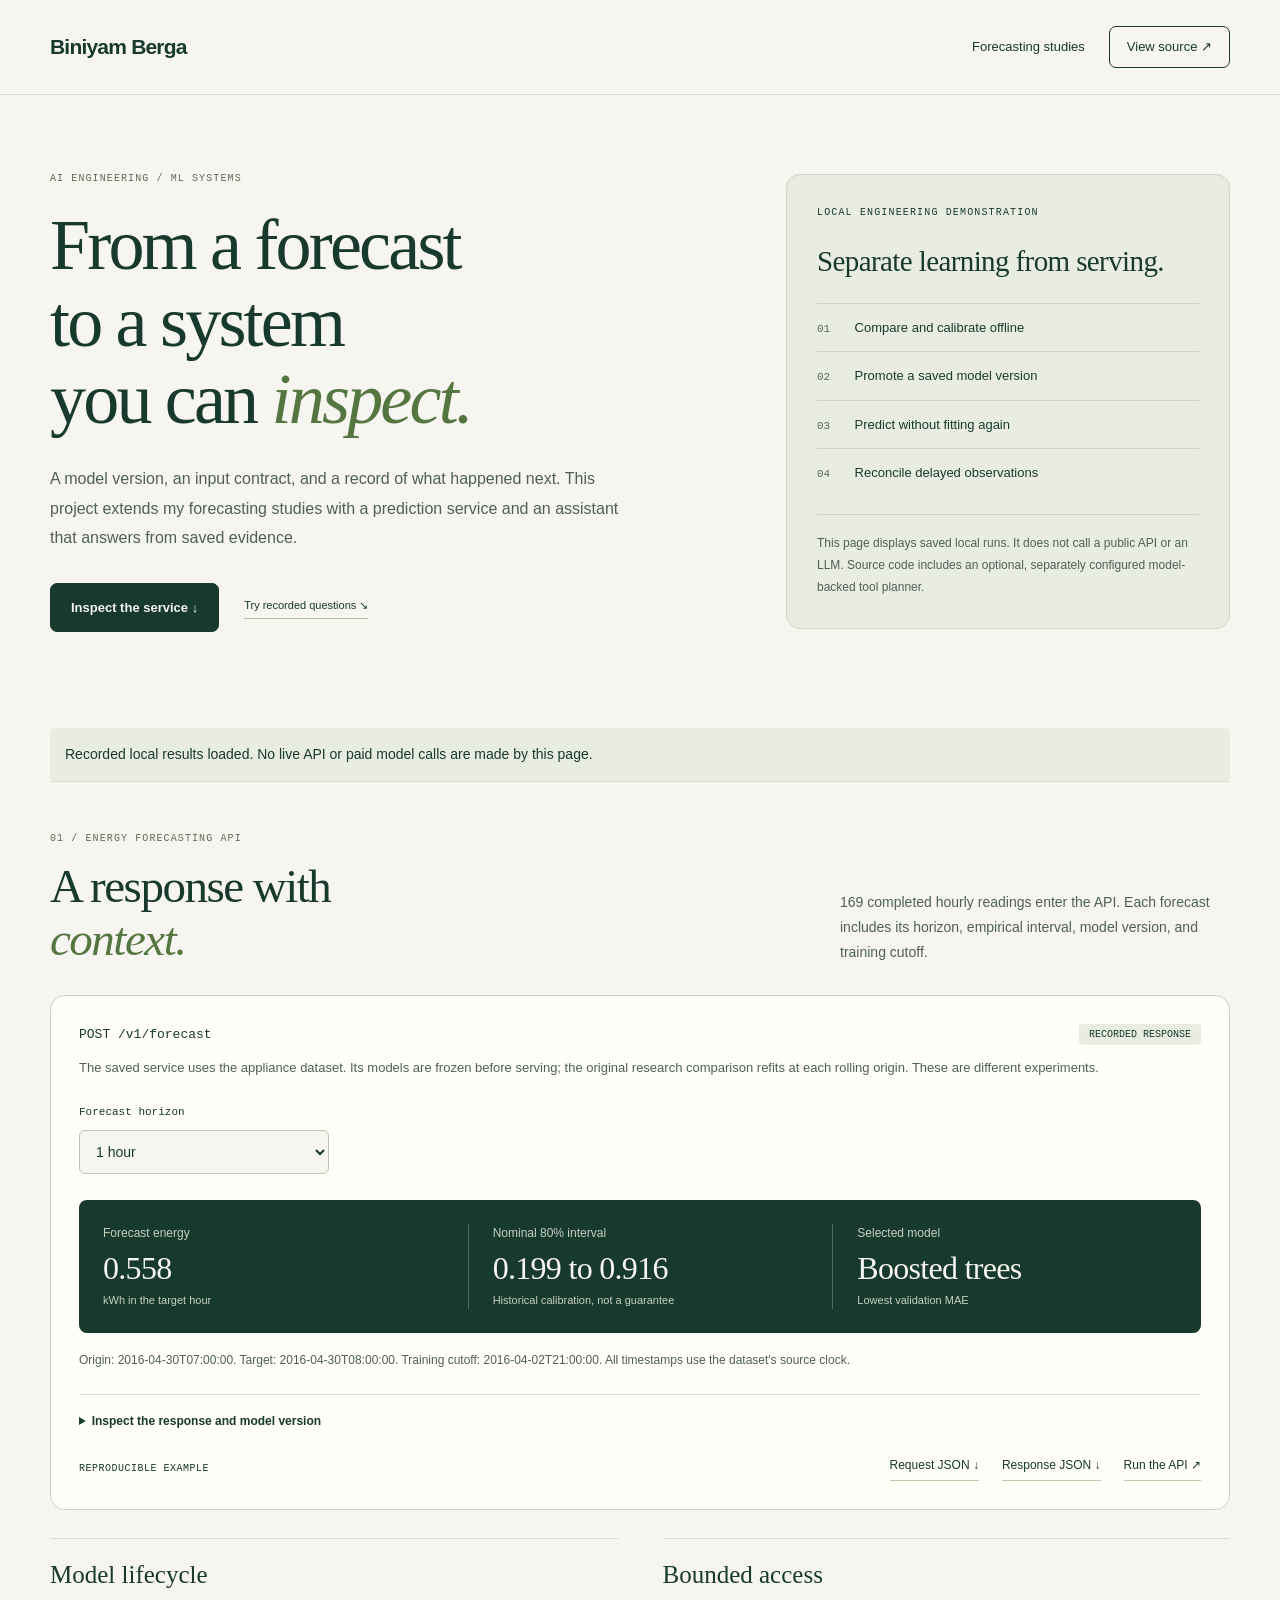
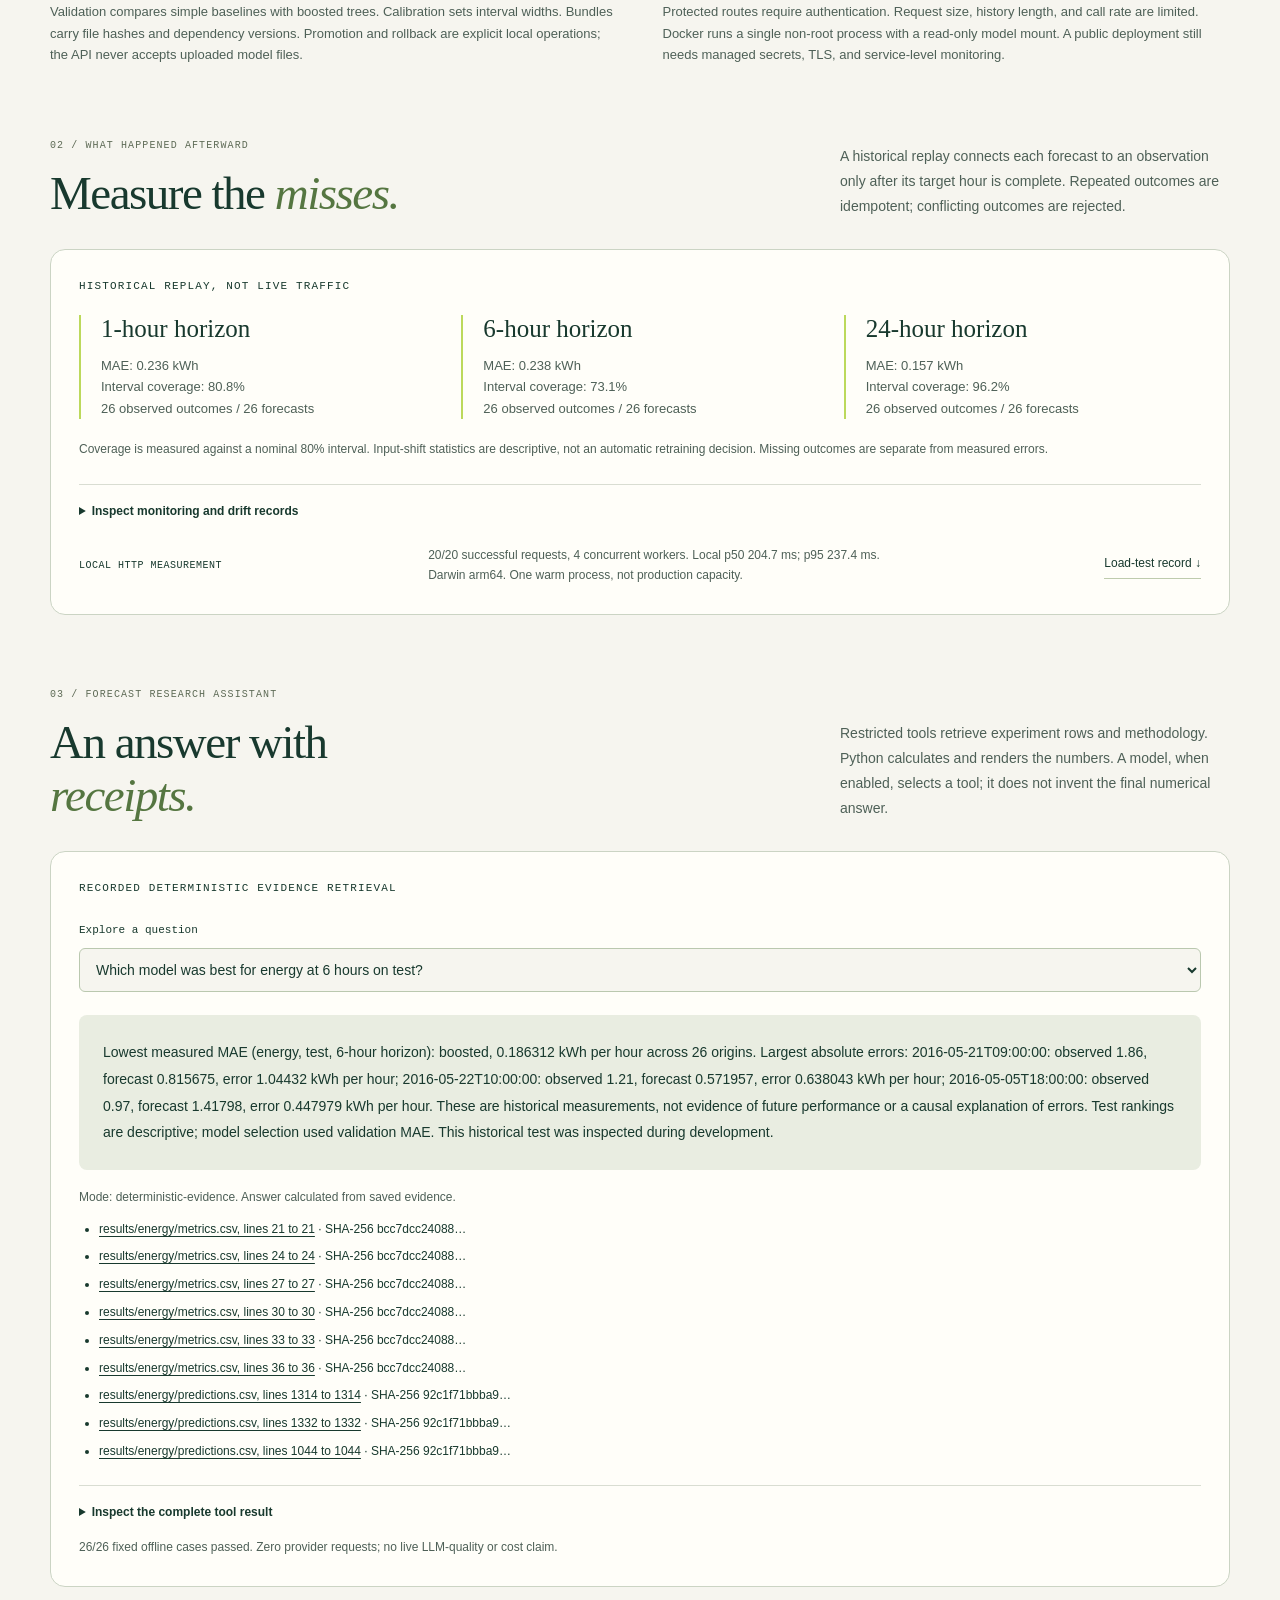
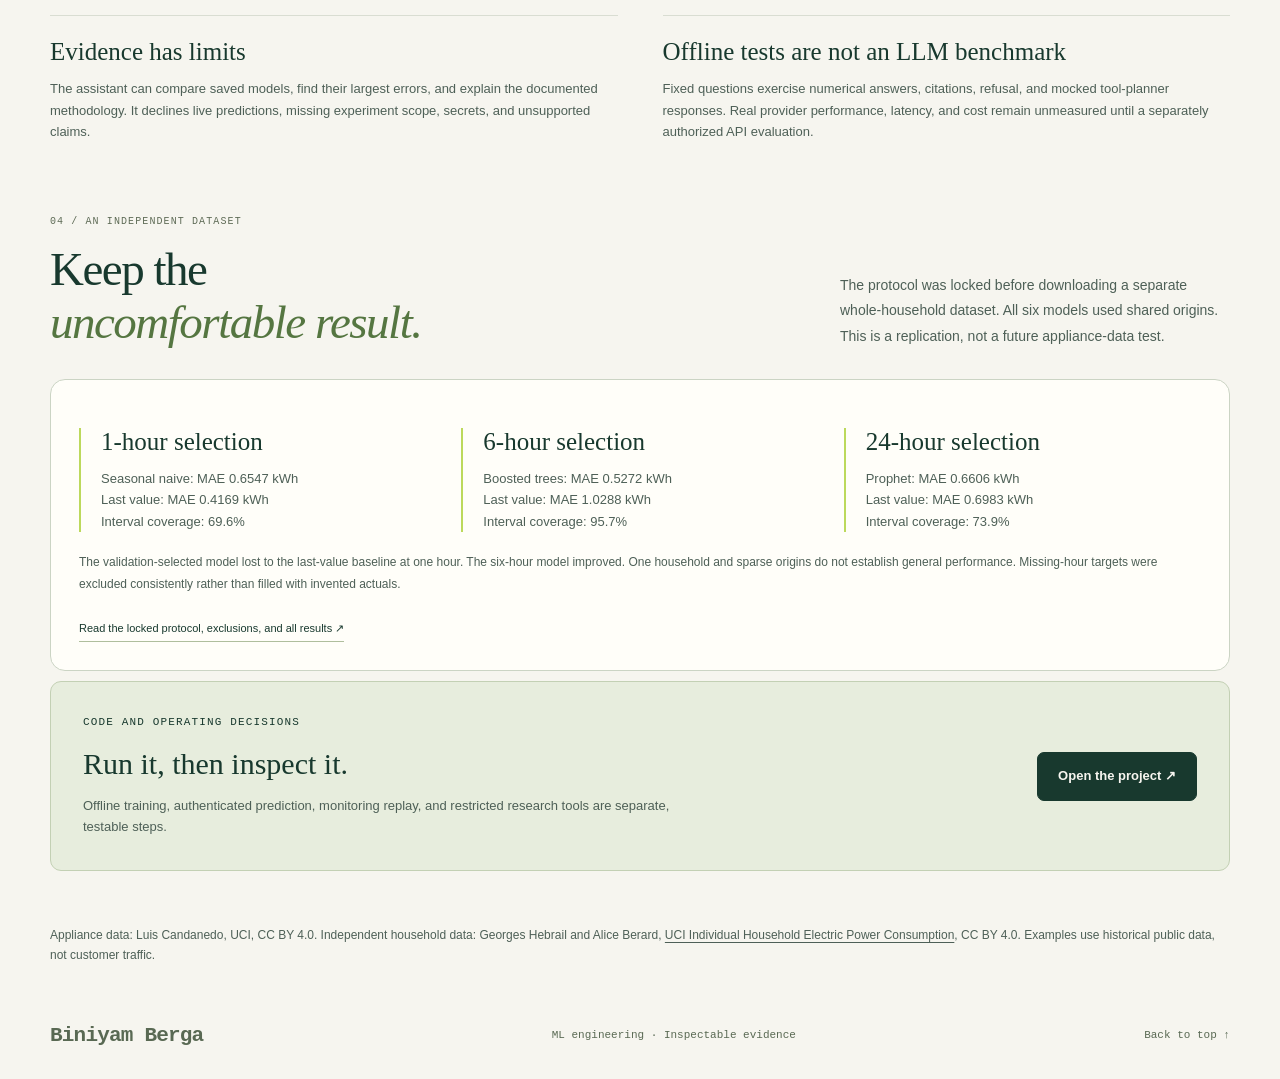
==== engineering/index.html @ 8192f2fa "Showcase forecasting service and cited research examples" ====
<!doctype html>
<html lang="en">
<head>
  <meta charset="utf-8">
  <meta name="viewport" content="width=device-width, initial-scale=1">
  <meta name="theme-color" content="#18392e">
  <meta name="description" content="Biniyam Berga's forecasting API, model monitoring, and evidence-grounded research assistant. Inspect recorded examples, evaluation results, and reproducible source code.">
  <link rel="canonical" href="https://biniyam44.github.io/engineering/">
  <link rel="icon" href="../assets/favicon.svg" type="image/svg+xml">
  <title>ML systems and evidence | Biniyam Berga</title>
  <link rel="stylesheet" href="../styles.css">
  <link rel="stylesheet" href="../forecasting/forecasting.css">
  <link rel="stylesheet" href="engineering.css">
  <script src="engineering.js" defer></script>
</head>
<body class="forecast-page engineering-page">
  <a class="skip-link" href="#main">Skip to content</a>
  <header class="site-header"><nav class="nav-shell container forecast-nav" aria-label="Main navigation">
    <a class="wordmark" href="../">Biniyam Berga</a>
    <a class="forecast-back" href="../forecasting/">Forecasting studies</a>
    <a class="header-cta" href="https://github.com/biniyam44/Data-Science-Portfolio-">View source ↗</a>
  </nav></header>
  <main id="main">
    <section class="forecast-hero container">
      <div><p class="section-index">AI ENGINEERING / ML SYSTEMS</p><h1>From a forecast<br>to a system<br>you can <em>inspect.</em></h1>
      <p class="forecast-lead">A model version, an input contract, and a record of what happened next. This project extends my forecasting studies with a prediction service and an assistant that answers from saved evidence.</p>
      <div class="forecast-hero-links"><a class="button primary" href="#service">Inspect the service ↓</a><a class="text-link" href="#analyst">Try recorded questions ↘</a></div></div>
      <aside class="project-note"><p class="eyebrow">LOCAL ENGINEERING DEMONSTRATION</p><h2>Separate learning from serving.</h2>
      <ol class="system-steps"><li><span>01</span> Compare and calibrate offline</li><li><span>02</span> Promote a saved model version</li><li><span>03</span> Predict without fitting again</li><li><span>04</span> Reconcile delayed observations</li></ol>
      <p class="project-note-foot">This page displays saved local runs. It does not call a public API or an LLM. Source code includes an optional, separately configured model-backed tool planner.</p></aside>
    </section>

    <p class="container data-status" id="page-status" role="status" aria-live="polite">Loading the recorded engineering results.</p>

    <section class="container explorer-section" id="service" aria-labelledby="service-title">
      <div class="forecast-section-heading"><div><p class="section-index">01 / ENERGY FORECASTING API</p><h2 id="service-title">A response with<br><em>context.</em></h2></div><p>169 completed hourly readings enter the API. Each forecast includes its horizon, empirical interval, model version, and training cutoff.</p></div>
      <div class="explorer-panel">
        <div class="evidence-heading"><span class="endpoint">POST /v1/forecast</span><span class="recorded-label">RECORDED RESPONSE</span></div>
        <p class="dataset-description">The saved service uses the appliance dataset. Its models are frozen before serving; the original research comparison refits at each rolling origin. These are different experiments.</p>
        <label class="horizon-control" for="service-horizon">Forecast horizon<select id="service-horizon" disabled><option>Loading</option></select></label>
        <div class="result-metrics" aria-live="polite"><div><span>Forecast energy</span><strong id="forecast-value">Unavailable</strong><small>kWh in the target hour</small></div><div><span>Nominal 80% interval</span><strong id="forecast-interval">Unavailable</strong><small>Historical calibration, not a guarantee</small></div><div><span>Selected model</span><strong id="forecast-model">Unavailable</strong><small>Lowest validation MAE</small></div></div>
        <p class="record-details" id="forecast-context"></p>
        <details class="metadata-details"><summary>Inspect the response and model version</summary><pre id="forecast-json"></pre></details>
        <div class="download-bar"><span>REPRODUCIBLE EXAMPLE</span><div><a href="data/service-request.json" download>Request JSON ↓</a><a href="data/service-response.json" download>Response JSON ↓</a><a href="https://github.com/biniyam44/Data-Science-Portfolio-/blob/main/docs/deployment.md">Run the API ↗</a></div></div>
      </div>
      <div class="engineering-notes"><article><h3>Model lifecycle</h3><p>Validation compares simple baselines with boosted trees. Calibration sets interval widths. Bundles carry file hashes and dependency versions. Promotion and rollback are explicit local operations; the API never accepts uploaded model files.</p></article><article><h3>Bounded access</h3><p>Protected routes require authentication. Request size, history length, and call rate are limited. Docker runs a single non-root process with a read-only model mount. A public deployment still needs managed secrets, TLS, and service-level monitoring.</p></article></div>
    </section>

    <section class="container engineering-section" id="monitoring" aria-labelledby="monitor-title">
      <div class="forecast-section-heading"><div><p class="section-index">02 / WHAT HAPPENED AFTERWARD</p><h2 id="monitor-title">Measure the <em>misses.</em></h2></div><p>A historical replay connects each forecast to an observation only after its target hour is complete. Repeated outcomes are idempotent; conflicting outcomes are rejected.</p></div>
      <div class="explorer-panel"><p class="eyebrow">HISTORICAL REPLAY, NOT LIVE TRAFFIC</p><div id="monitor-summary" class="monitor-summary"></div><p class="metric-explanation">Coverage is measured against a nominal 80% interval. Input-shift statistics are descriptive, not an automatic retraining decision. Missing outcomes are separate from measured errors.</p><details class="metadata-details"><summary>Inspect monitoring and drift records</summary><pre id="monitor-json"></pre></details><div class="download-bar"><span>LOCAL HTTP MEASUREMENT</span><p id="load-summary">Load-test results unavailable.</p><a href="data/load-test.json" download>Load-test record ↓</a></div></div>
    </section>

    <section class="container engineering-section" id="analyst" aria-labelledby="analyst-title">
      <div class="forecast-section-heading"><div><p class="section-index">03 / FORECAST RESEARCH ASSISTANT</p><h2 id="analyst-title">An answer with<br><em>receipts.</em></h2></div><p>Restricted tools retrieve experiment rows and methodology. Python calculates and renders the numbers. A model, when enabled, selects a tool; it does not invent the final numerical answer.</p></div>
      <div class="explorer-panel"><p class="eyebrow">RECORDED DETERMINISTIC EVIDENCE RETRIEVAL</p><label class="question-control" for="analyst-question">Explore a question<select id="analyst-question" disabled><option>Loading questions</option></select></label><div class="answer-panel" aria-live="polite"><p id="analyst-answer"></p></div><p class="record-details" id="analyst-trace"></p><ul class="citation-list" id="analyst-citations"></ul><details class="metadata-details"><summary>Inspect the complete tool result</summary><pre id="analyst-json"></pre></details><p class="metric-explanation" id="analyst-evaluation"></p></div>
      <div class="engineering-notes"><article><h3>Evidence has limits</h3><p>The assistant can compare saved models, find their largest errors, and explain the documented methodology. It declines live predictions, missing experiment scope, secrets, and unsupported claims.</p></article><article><h3>Offline tests are not an LLM benchmark</h3><p>Fixed questions exercise numerical answers, citations, refusal, and mocked tool-planner responses. Real provider performance, latency, and cost remain unmeasured until a separately authorized API evaluation.</p></article></div>
    </section>

    <section class="container engineering-section" id="replication" aria-labelledby="replication-title"><div class="forecast-section-heading"><div><p class="section-index">04 / AN INDEPENDENT DATASET</p><h2 id="replication-title">Keep the<br><em>uncomfortable result.</em></h2></div><p>The protocol was locked before downloading a separate whole-household dataset. All six models used shared origins. This is a replication, not a future appliance-data test.</p></div><div class="explorer-panel"><div id="holdout-summary" class="monitor-summary"></div><p class="metric-explanation">The validation-selected model lost to the last-value baseline at one hour. The six-hour model improved. One household and sparse origins do not establish general performance. Missing-hour targets were excluded consistently rather than filled with invented actuals.</p><a class="text-link" href="https://github.com/biniyam44/Data-Science-Portfolio-/blob/main/docs/holdout.md">Read the locked protocol, exclusions, and all results ↗</a></div></section>
    <noscript><p class="container no-script">JavaScript is needed to explore the recorded examples. All results and commands are available in the source repository.</p></noscript>
    <section class="forecast-next container"><div><p class="eyebrow">CODE AND OPERATING DECISIONS</p><h2>Run it, then inspect it.</h2><p>Offline training, authenticated prediction, monitoring replay, and restricted research tools are separate, testable steps.</p></div><a class="button primary" href="https://github.com/biniyam44/Data-Science-Portfolio-">Open the project ↗</a></section>
    <p class="container data-attribution">Appliance data: Luis Candanedo, UCI, CC BY 4.0. Independent household data: Georges Hebrail and Alice Berard, <a href="https://doi.org/10.24432/C58K54">UCI Individual Household Electric Power Consumption</a>, CC BY 4.0. Examples use historical public data, not customer traffic.</p>
  </main>
  <footer class="site-footer container"><div class="footer-inner"><a class="wordmark" href="../">Biniyam Berga</a><p>ML engineering · Inspectable evidence</p><a class="back-top" href="#">Back to top ↑</a></div></footer>
</body>
</html>
---- styles.css ----
@charset "UTF-8";

:root {
  --paper: #f6f5ef;
  --white: #fffef9;
  --ink: #18392e;
  --body: #4e6057;
  --muted: #596953;
  --line: #d9ddd2;
  --lime: #d5ef75;
  --lime-dark: #bcd95c;
  --wash: #e9ede1;
  --sans: -apple-system, BlinkMacSystemFont, "Segoe UI", sans-serif;
  --serif: Georgia, "Times New Roman", serif;
  --mono: "SFMono-Regular", Consolas, "Liberation Mono", monospace;
  --radius: 18px;
}

*, *::before, *::after { box-sizing: border-box; }
html { scroll-behavior: smooth; scroll-padding-top: 100px; }
body { margin: 0; color: var(--ink); background: var(--paper); font: 16px/1.65 var(--sans); -webkit-font-smoothing: antialiased; }
body:has(dialog[open]) { overflow: hidden; }
button, input, textarea, select { font: inherit; }
button, a, input { -webkit-tap-highlight-color: transparent; }
button { color: inherit; }
button, summary { cursor: pointer; }
a { color: inherit; text-decoration: none; }
img, svg { max-width: 100%; }
img { display: block; height: auto; }
svg { vertical-align: middle; }
p, h1, h2, h3, h4 { margin: 0; }
button { border-radius: 0; }
button:disabled { cursor: not-allowed; opacity: .6; }
[hidden] { display: none !important; }
::selection { color: var(--ink); background: var(--lime); }
:focus-visible { outline: 3px solid #587d20; outline-offset: 5px; }
.container { width: min(1180px, calc(100% - 80px)); margin-inline: auto; }
.sr-only { position: absolute; width: 1px; height: 1px; padding: 0; margin: -1px; overflow: hidden; clip-path: inset(50%); white-space: nowrap; border: 0; }
.skip-link { position: fixed; top: 12px; left: 20px; z-index: 100; padding: 10px 18px; color: var(--ink); background: var(--lime); transform: translateY(-150%); border-radius: 6px; }
.skip-link:focus { transform: translateY(0); }

.site-header { position: relative; z-index: 20; border-bottom: 1px solid var(--line); }
.nav-shell { min-height: 94px; display: flex; align-items: center; justify-content: space-between; gap: 32px; }
.wordmark { font-size: 21px; font-weight: 720; letter-spacing: -.8px; white-space: nowrap; }
.wordmark span { color: #71854b; }
.wordmark small { font: 11px var(--mono); letter-spacing: 0; margin-left: 7px; }
.nav-links { display: flex; gap: 30px; align-items: center; margin-left: auto; }
.nav-links a { position: relative; font-size: 13px; font-weight: 500; padding: 8px 0; }
.nav-links a::after { position: absolute; right: 0; bottom: 3px; left: 0; height: 1px; background: currentColor; content: ""; transform: scaleX(0); transform-origin: left; transition: transform .18s ease; }
.nav-links a:hover::after, .nav-links a:focus-visible::after { transform: scaleX(1); }
.header-cta { display: inline-flex; align-items: center; justify-content: center; gap: 20px; min-height: 42px; padding: 8px 17px; font-size: 13px; border: 1px solid var(--ink); border-radius: 7px; transition: background .18s ease; }
.header-cta:hover { background: var(--wash); }
.nav-toggle { display: none; border: 1px solid var(--line); background: none; border-radius: 6px; padding: 7px 11px; font-size: 13px; }

.hero { padding-top: 76px; display: grid; grid-template-columns: 1.35fr 1fr; gap: 0 76px; align-items: center; }
.hero-main { min-width: 0; }
.eyebrow { display: flex; align-items: center; gap: 9px; font: 11px/1.5 var(--mono); letter-spacing: 1.15px; text-transform: uppercase; }
.eyebrow-dot, .live-dot { width: 6px; height: 6px; flex: 0 0 6px; border-radius: 50%; background: #6f9235; }
.hero-role { margin-top: 8px; color: var(--body); font-size: 14px; line-height: 1.5; }
.hero h1 { margin-top: 24px; font: 400 clamp(64px, 6.7vw, 88px)/1.04 var(--serif); letter-spacing: -4.3px; }
.hero h1 span { display: block; }
.hero h1 em { font-weight: 400; color: #557641; }
.hero-description { max-width: 480px; margin-top: 26px; color: var(--body); font-size: 16px; line-height: 1.8; }
.hero-description strong { color: var(--ink); font-weight: 500; }
.hero-actions { display: flex; gap: 12px; align-items: center; flex-wrap: wrap; margin-top: 31px; }
.button { min-height: 49px; display: inline-flex; align-items: center; justify-content: center; gap: 30px; padding: 11px 20px; border: 1px solid transparent; border-radius: 7px; font-size: 13px; font-weight: 600; line-height: 1.5; transition: background .18s ease, border-color .18s ease, transform .18s ease; }
.button:hover { transform: translateY(-2px); }
.button.primary { color: var(--paper); background: var(--ink); border-color: var(--ink); }
.button.primary:hover { background: #28513f; border-color: #28513f; }
.button.secondary { background: transparent; border-color: #bec8b8; }
.button.secondary:hover { background: #e9ede1; border-color: var(--ink); }
.button.small { min-height: 41px; padding: 8px 15px; gap: 15px; font-size: 12px; }
.arrow { display: inline-block; font-size: 18px; font-weight: 400; line-height: 1; }
.hero-footer { grid-column: 1 / -1; display: flex; align-items: center; justify-content: space-between; gap: 24px; padding: 44px 0 29px; color: var(--muted); font: 10px/1.6 var(--mono); letter-spacing: .6px; text-transform: uppercase; }
.location { display: inline-flex; align-items: center; gap: 7px; }
.location svg { width: 13px; height: 13px; }
.scroll-note { display: inline-flex; align-items: center; gap: 14px; }
.scroll-note span:last-child { font-size: 15px; }

.practice-panel { align-self: stretch; min-width: 0; padding: 22px; border: 1px solid #ced5c7; border-radius: 15px; background: #eef0e8; display: flex; flex-direction: column; justify-content: space-between; }
.panel-heading { display: flex; gap: 9px; align-items: center; justify-content: space-between; font: 10px var(--mono); letter-spacing: .65px; text-transform: uppercase; }
.panel-heading > span { display: inline-flex; gap: 7px; align-items: center; }
.panel-heading > span:last-child { color: var(--muted); }
.focus-switch { display: flex; gap: 4px; margin-top: 21px; padding: 4px; border: 1px solid var(--line); background: #e3e7dc; border-radius: 7px; }
.focus-switch button { flex: 1; padding: 8px 4px; border: 0; border-radius: 4px; background: transparent; color: #59664f; font: 10px/1.5 var(--mono); transition: background .18s ease, color .18s ease; }
.focus-switch button:hover { color: var(--ink); background: #edf0e6; }
.focus-switch button[aria-pressed="true"] { background: var(--white); color: var(--ink); box-shadow: 0 1px 3px #18392e0c; }
.practice-diagram { position: relative; min-height: 185px; padding: 25px 24px 24px; display: flex; flex-direction: column; justify-content: center; align-items: center; }
.diagram-node { position: relative; width: 100%; min-height: 42px; border: 1px solid #c4cfbb; border-radius: 6px; background: var(--paper); padding: 10px 13px; display: flex; align-items: center; gap: 12px; font: 10px var(--mono); }
.diagram-node > span:first-child { color: #8b9c7e; font-size: 8px; }
.diagram-node strong { font-weight: 400; }
.diagram-node .node-mark { margin-left: auto; font-size: 14px; }
.diagram-node svg { width: 24px; height: 24px; stroke-width: 1.3; }
.diagram-node:last-child, .diagram-node.active, .diagram-node.highlight { background: var(--lime); border-color: #afc96d; }
.connector { width: 1px; height: 12px; background: #aab89f; position: relative; }
.connector span { display: none; }
.connector::after { position: absolute; bottom: 0; left: -2px; width: 5px; height: 5px; border-bottom: 1px solid #aab89f; border-right: 1px solid #aab89f; content: ""; transform: rotate(45deg); }
.focus-content { padding-top: 20px; border-top: 1px solid #d2d9ca; min-height: 148px; }
.focus-content h2, .focus-content h3 { font: 400 25px/1.2 var(--serif); letter-spacing: -.6px; }
.focus-content .eyebrow { margin: 0 0 8px; font-size: 8px; line-height: 1.4; letter-spacing: .7px; color: #59664f; }
.focus-content p { margin-top: 9px; color: #5e6b56; font-size: 12px; line-height: 1.75; }
.focus-tags { display: flex; gap: 6px; flex-wrap: wrap; margin-top: 16px; }
.tag { display: inline-flex; align-items: center; padding: 3px 7px; font: 9px/1.6 var(--mono); border: 1px solid #cbd5c2; border-radius: 4px; color: #63715c; }

.proof-strip { display: grid; grid-template-columns: repeat(3, 1fr); padding: 23px 0; border-top: 1px solid var(--line); border-bottom: 1px solid var(--line); }
.proof-item { padding: 3px 26px; border-left: 1px solid var(--line); display: flex; align-items: center; gap: 15px; }
.proof-item:first-child { border-left: 0; padding-left: 0; }
.proof-item strong { font: 400 30px/1.1 var(--serif); letter-spacing: -1px; white-space: nowrap; }
.proof-item span { font-size: 11px; line-height: 1.6; color: var(--body); }
.company-strip { display: flex; align-items: center; gap: 44px; padding: 28px 0; }
.company-label { max-width: 120px; flex-shrink: 0; color: var(--muted); font: 9px/1.7 var(--mono); letter-spacing: 1px; text-transform: uppercase; }
.company-list { display: flex; flex: 1; align-items: center; justify-content: space-between; gap: 28px; color: #5e6b56; font-size: 18px; font-weight: 650; letter-spacing: -.5px; }
.company-list span { white-space: nowrap; }
.company-list small { font: 10px var(--mono); letter-spacing: 0; }

.section { padding-block: 82px; scroll-margin-top: 30px; }
.section-heading { display: grid; grid-template-columns: 1fr auto; gap: 12px 45px; align-items: end; margin-bottom: 32px; }
.section-index { grid-column: 1 / -1; font: 10px/1.5 var(--mono); letter-spacing: 1.1px; color: #5e6b56; text-transform: uppercase; margin-bottom: 4px; }
.section-heading > div .section-index { margin-bottom: 17px; }
.section-title { font: 400 48px/1.12 var(--serif); letter-spacing: -1.9px; }
.section-title em { color: #67824d; font-weight: 400; }
.section-intro { color: var(--body); font-size: 13px; line-height: 1.8; max-width: 335px; }
.filter-bar { display: flex; align-items: center; gap: 8px; flex-wrap: wrap; margin: 30px 0 27px; }
.filter-button { display: flex; align-items: center; gap: 8px; min-height: 36px; padding: 7px 13px; border: 1px solid var(--line); border-radius: 5px; font-size: 11px; background: transparent; transition: background .18s ease, color .18s ease; }
.filter-button:hover { background: #e9ede1; }
.filter-button[aria-pressed="true"] { color: var(--paper); border-color: var(--ink); background: var(--ink); }
.filter-count { color: var(--muted); font: 9px var(--mono); }
.filter-bar > .filter-count { margin-left: auto; }
.work-grid { display: grid; grid-template-columns: repeat(2, minmax(0, 1fr)); gap: 23px; align-items: stretch; }
.work-card { min-width: 0; display: flex; flex-direction: column; overflow: hidden; border: 1px solid var(--line); border-radius: 11px; background: #fbfaf5; transition: border-color .2s ease, box-shadow .2s ease, transform .2s ease; }
.work-card:hover { border-color: #a3b392; transform: translateY(-3px); box-shadow: 0 7px 20px #18392e07; }
.card-visual { position: relative; min-height: 210px; padding: 44px 30px 30px; overflow: hidden; display: flex; align-items: center; justify-content: center; gap: 18px; border-bottom: 1px solid #d9ddd270; }
.visual-label { position: absolute; top: 16px; left: 19px; font: 9px var(--mono); letter-spacing: 1.1px; text-transform: uppercase; opacity: .65; }
.visual-eval { background: #e5ebd7; color: #3b5b31; }
.visual-agent { background: #e7e9e2; color: #526255; }
.visual-data { background: #e2e8e8; color: #395a61; }
.visual-bi { background: #ede8d8; color: #786535; }
.visual-lead { background: #e4e5dc; color: #535e48; }
.visual-model { background: #e8e1db; color: #745b4c; }
.pipeline-node { display: flex; align-items: center; justify-content: center; flex-direction: column; gap: 9px; padding: 14px 13px; min-width: 76px; min-height: 72px; border: 1px solid currentColor; border-radius: 7px; font: 9px/1.5 var(--mono); text-align: center; background: #ffffff55; }
.pipeline-node svg { width: 23px; height: 23px; }
.pipeline-node.accent, .pipeline-node.active { background: var(--lime); }
.flow-line { width: 26px; height: 1px; background: currentColor; opacity: .4; position: relative; }
.flow-line::after { content: ""; width: 6px; height: 6px; position: absolute; right: 0; top: -2.5px; border-top: 1px solid currentColor; border-right: 1px solid currentColor; transform: rotate(45deg); }
.mini-terminal { width: min(100%, 340px); padding: 15px 18px; color: #b9c8b1; background: #213c31; border: 1px solid #334c3d; border-radius: 8px; font: 10px/1.9 var(--mono); box-shadow: 6px 6px 0 #18392e0a; }
.mini-terminal div { min-height: 18px; }
.mini-terminal .terminal-top { display: flex; gap: 4px; padding-bottom: 14px; border-bottom: 1px solid #ffffff15; margin-bottom: 11px; }
.mini-terminal .terminal-top i { width: 5px; height: 5px; background: #6f8970; border-radius: 50%; }
.mini-terminal .terminal-green, .mini-terminal strong { color: var(--lime); font-weight: 400; }
.mini-terminal .terminal-muted { opacity: .55; }
.mini-terminal span { white-space: normal; }
.bar-chart { width: min(285px, 86%); height: 125px; padding-inline: 16px; display: flex; align-items: flex-end; gap: 12px; border-bottom: 1px solid #78653550; }
.bar { flex: 1; height: var(--height, 60%); min-height: 15px; background: #b6b68b; border-radius: 4px 4px 0 0; }
.bar:nth-child(2) { height: 44%; background: #c7caa1; }
.bar:nth-child(3) { height: 70%; background: #a2af7d; }
.bar:nth-child(4) { height: 61%; background: #c8cd8e; }
.bar:nth-child(5) { height: 93%; background: #7e9562; }
.matrix { display: grid; grid-template-columns: repeat(6, 22px); gap: 7px; transform: rotate(-8deg); }
.matrix-cell { height: 22px; background: #b1be9a; border: 1px solid #a0af87; border-radius: 3px; }
.matrix-cell:nth-child(3n) { background: #d5dfc1; }
.matrix-cell:nth-child(5n) { background: #7d9e5b; border-color: #7d9e5b; }
.visual-grid { display: grid; grid-template-columns: repeat(3, 52px); gap: 12px; }
.visual-grid > * { display: flex; align-items: center; justify-content: center; min-height: 47px; border: 1px solid #85977775; border-radius: 7px; background: #ffffff50; }
.visual-grid > *:nth-child(2n) { background: #cbd6b7; }
.work-card-body { display: flex; flex-direction: column; flex: 1; padding: 25px 27px 22px; }
.card-kicker { font: 9px/1.6 var(--mono); letter-spacing: 1px; text-transform: uppercase; color: #5e6b56; margin-bottom: 10px; }
.work-card h3 { font: 400 28px/1.18 var(--serif); letter-spacing: -.8px; max-width: 390px; }
.card-description { margin-top: 12px; color: var(--body); font-size: 12px; line-height: 1.8; }
.card-tags { display: flex; flex-wrap: wrap; gap: 6px; margin-top: 18px; }
.card-tags span { border: 1px solid #d8ddd0; color: #69735f; padding: 2px 7px; border-radius: 4px; font: 9px/1.7 var(--mono); }
.card-bottom { display: flex; align-items: center; justify-content: space-between; gap: 14px; padding-top: 23px; margin-top: auto; }
.card-bottom > span { font: 9px var(--mono); color: var(--muted); }
.portfolio-links { flex-wrap: wrap; }
.card-open { display: inline-flex; align-items: center; gap: 16px; border: 0; padding: 3px 0; background: transparent; font-size: 11px; font-weight: 600; }
.card-open:hover { text-decoration: underline; text-underline-offset: 4px; }
.work-card.featured, .work-card:last-child { grid-column: 1 / -1; display: grid; grid-template-columns: 1fr 1fr; }
.work-card.featured .card-visual, .work-card:last-child .card-visual { border-bottom: 0; border-right: 1px solid #d9ddd270; min-height: 300px; }
.work-card.featured .work-card-body, .work-card:last-child .work-card-body { padding: 33px 36px 28px; }
.work-card.featured h3 { font-size: 34px; }
.work-note { margin-top: 22px; font-size: 11px; color: #5e6b56; line-height: 1.75; max-width: 720px; }
.terminal-dots { display: flex; align-items: center; gap: 5px; padding-bottom: 14px; margin-bottom: 12px; border-bottom: 1px solid #ffffff18; }
.terminal-dots i { width: 5px; height: 5px; border-radius: 50%; background: #6f8970; }
.mini-terminal p span { color: var(--lime); margin-right: 8px; }
.terminal-bottom { display: flex; align-items: center; justify-content: space-between; margin-top: 15px; padding-top: 12px; border-top: 1px solid #ffffff18; font-size: 7px; letter-spacing: .7px; color: #8ea484; }
.terminal-bottom b { color: var(--lime); font-size: 14px; font-weight: 400; }
.rubric-lines { width: min(290px, 85%); }
.rubric-lines p { display: flex; align-items: center; justify-content: space-between; gap: 20px; padding: 12px 15px; margin-top: 8px; border: 1px solid #bbc9a8; border-radius: 5px; background: #f7f9f06b; font: 10px/1.5 var(--mono); }
.rubric-lines p:first-child { margin-top: 0; }
.rubric-lines b { font-weight: 400; color: #8b9f6d; font-size: 8px; }
.model-plot { width: 82%; max-height: 130px; }
.visual-footnote { position: absolute; bottom: 12px; right: 18px; font: 7px var(--mono); opacity: .6; }
.pipeline-visual { display: flex; align-items: center; justify-content: center; gap: 10px; margin-bottom: 15px; }
.pipeline-visual .flow-line { font-size: 0; }
.visual-stack { position: absolute; bottom: 22px; display: flex; gap: 17px; font: 7px var(--mono); letter-spacing: .8px; opacity: .65; }
.modality-grid { display: grid; grid-template-columns: repeat(4, 1fr); gap: 10px; }
.modality-grid > span { width: 75px; min-height: 81px; padding: 12px 5px; display: flex; flex-direction: column; align-items: center; justify-content: center; gap: 11px; border: 1px solid #c7c0a6; border-radius: 7px; font: 8px var(--mono); background: #fffdf640; }
.modality-grid b { font: 400 24px var(--sans); color: #8c8658; }
.team-visual { display: flex; align-items: center; justify-content: center; flex-direction: column; gap: 25px; }
.team-visual > span { display: grid; place-items: center; width: 48px; height: 48px; border: 1px solid #90a477; border-radius: 50%; background: #cfdeb5; font: 11px var(--mono); position: relative; }
.team-visual > span::after { content: ""; position: absolute; bottom: -16px; height: 15px; width: 1px; background: #9eaf8b; }
.team-visual > div { position: relative; display: flex; gap: 9px; padding-top: 13px; }
.team-visual > div::before { content: ""; position: absolute; top: 0; right: 14px; left: 14px; height: 1px; background: #9eaf8b; }
.team-visual i { position: relative; width: 27px; height: 27px; border: 1px solid #a9b79a; border-radius: 50%; background: #f5f5ec; }
.team-visual i::before { content: ""; position: absolute; width: 1px; height: 13px; background: #a9b79a; top: -14px; left: 12px; }

.method-section { margin-top: 18px; padding-block: 76px; color: var(--paper); background: var(--ink); }
.method-section .section-index { color: #a8b89b; }
.method-section .section-title { max-width: 440px; }
.method-section .section-title em { color: var(--lime); }
.method-layout { display: grid; grid-template-columns: 1fr 1fr; gap: 90px; align-items: start; }
.method-copy > p { max-width: 405px; margin-top: 21px; color: #b9c6b5; font-size: 13px; line-height: 1.85; }
.method-steps { margin-top: 33px; }
.method-step { display: flex; gap: 17px; padding: 18px 0; border-top: 1px solid #ffffff24; }
.step-number { flex: 0 0 25px; padding-top: 2px; color: var(--lime); font: 10px var(--mono); }
.step-content h3 { font-size: 13px; font-weight: 550; }
.step-content p { margin-top: 5px; color: #a6b7a0; font-size: 12px; line-height: 1.75; }
.demo { align-self: center; padding: 27px; border: 1px solid #53694c; border-radius: 12px; background: #214233; }
.demo-topline { display: flex; align-items: center; justify-content: space-between; gap: 12px; color: #becbb3; font: 9px/1.6 var(--mono); letter-spacing: .7px; text-transform: uppercase; }
.demo-topline span:last-child { color: var(--lime); }
.demo-topline .demo-label { margin-top: 0; }
.demo > h3 { margin-top: 23px; font: 400 25px/1.3 var(--serif); letter-spacing: -.4px; }
.demo > p:not([class]) { color: #b8c8b0; font-size: 12px; line-height: 1.8; margin-top: 16px; }
.demo-label { margin-top: 28px; color: #a4b89d; font: 9px/1.6 var(--mono); letter-spacing: .7px; text-transform: uppercase; }
.demo-sample { margin-top: 10px; padding: 18px; border: 1px solid #4c6544; border-radius: 7px; background: #1b372a; font: 11px/1.8 var(--mono); color: #e2e8d8; overflow-wrap: anywhere; }
.demo-sample p + p { margin-top: 12px; }
.demo-controls { margin: 24px 0 0; padding: 0; border: 0; display: flex; flex-direction: column; gap: 13px; }
.demo-controls label { display: flex; align-items: flex-start; gap: 11px; color: #c2cdb9; font-size: 12px; cursor: pointer; }
.demo-controls label span { display: inline-flex; align-items: center; gap: 9px; }
.demo-controls input[type="checkbox"] { width: 16px; height: 16px; flex: 0 0 16px; margin: 3px 0 0; accent-color: var(--lime); cursor: pointer; }
.demo-controls input[type="range"] { width: 100%; accent-color: var(--lime); }
.demo-controls output { font: 11px var(--mono); color: var(--lime); }
.demo-controls :focus-visible, .method-section button:focus-visible { outline-color: var(--lime); }
.demo-result { display: flex; align-items: center; justify-content: space-between; flex-wrap: wrap; gap: 12px; padding: 15px 16px; margin-top: 25px; border-radius: 6px; border: 1px solid #6a8158; font: 11px/1.6 var(--mono); background: #314c36; }
.demo-result[data-state="pass"] { background: var(--lime); border-color: var(--lime); color: var(--ink); }
.demo-result[data-state="fail"] { color: #f0c7b5; background: #594439; border-color: #9c7862; }
.demo-result[data-state="review"] { color: #e4dda2; background: #4c5036; border-color: #85865c; }
.demo-result p { font-family: var(--sans); font-size: 11px; }
.demo-explainer { margin-top: 14px; color: #a4b69b; font-size: 11px; line-height: 1.7; }

.experience-layout { display: grid; grid-template-columns: .8fr 1.4fr; gap: 90px; }
.experience-sidebar .section-title { max-width: 260px; }
.experience-sidebar .section-intro { margin-top: 20px; max-width: 255px; }
.experience-sidebar > p:not(.section-index) { max-width: 280px; margin-top: 20px; color: var(--body); font-size: 13px; line-height: 1.85; }
.text-link { display: inline-flex; gap: 20px; margin-top: 24px; padding-bottom: 4px; border-bottom: 1px solid #afbe9d; font-size: 11px; }
.text-link:hover { border-color: var(--ink); }
.experience-sidebar .section-index { margin-bottom: 15px; }
.experience-list { border-top: 1px solid #cdd5c4; }
.experience-item { border-bottom: 1px solid #cdd5c4; }
.experience-item summary { position: relative; display: grid; grid-template-columns: 1fr auto; gap: 6px 20px; padding: 24px 35px 23px 0; list-style: none; }
.experience-item summary::-webkit-details-marker { display: none; }
.experience-item summary::marker { content: ""; }
.experience-dates { grid-column: 1 / -1; color: var(--muted); font: 9px/1.6 var(--mono); letter-spacing: .3px; }
.experience-company { font: 400 27px/1.3 var(--serif); letter-spacing: -.5px; }
.experience-role { grid-column: 1; color: var(--body); font-size: 12px; line-height: 1.7; }
.experience-highlight { margin-top: 8px; max-width: 470px; color: var(--body); font-size: 14px; line-height: 1.7; }
.experience-toggle { position: absolute; top: 39px; right: 1px; font: 400 22px/1 var(--sans); transition: transform .2s ease; }
.experience-item[open] .experience-toggle { transform: rotate(45deg); }
.experience-body { padding: 0 28px 25px 0; color: var(--body); font-size: 12px; line-height: 1.85; }
.experience-body p + p { margin-top: 12px; }
.experience-body ul { margin: 12px 0 0; padding-left: 17px; }
.experience-body li + li { margin-top: 6px; }
.experience-tags { display: flex; flex-wrap: wrap; gap: 6px; margin-top: 17px; }
.experience-tags span { border: 1px solid var(--line); border-radius: 4px; padding: 3px 7px; font: 9px/1.6 var(--mono); color: #5e6b56; }
.education-grid { display: grid; grid-template-columns: repeat(2, minmax(0, 1fr)); gap: 22px; }
.education-card { padding: 26px; border: 1px solid var(--line); border-radius: 9px; background: #fbfaf5; }
.education-year { color: #5e6b56; font: 10px/1.6 var(--mono); margin-bottom: 17px; }
.education-card h3 { max-width: 390px; font: 400 25px/1.3 var(--serif); letter-spacing: -.5px; }
.education-card p { color: var(--body); font-size: 12px; line-height: 1.8; margin-top: 10px; }
.education-card p + h3 { margin-top: 20px; }
.education-card small { color: var(--muted); font-size: 11px; }
.education-card > span:last-child { display: block; margin-top: 19px; color: var(--muted); font-size: 11px; }
.credential-list { display: flex; flex-wrap: wrap; gap: 10px 24px; padding: 23px 0; color: #5e6b56; font: 10px/1.8 var(--mono); }
.credential-list span::before { content: "+"; margin-right: 8px; color: #8a9d6a; }
.credential-list > p { flex-basis: 100%; padding-bottom: 3px; }
.skills-section { padding-top: 0; }
.skills-section > h3 { font: 400 25px/1.3 var(--serif); margin: 30px 0 22px; letter-spacing: -.5px; }
.skill-groups { display: grid; grid-template-columns: repeat(3, minmax(0, 1fr)); gap: 30px; border-top: 1px solid var(--line); padding-top: 25px; }
.skill-group h3, .skill-group h4 { font-size: 12px; font-weight: 600; margin: 0 0 15px; }
.skill-list { display: flex; flex-wrap: wrap; gap: 7px; }
.skill-list span { border: 1px solid #d9dece; border-radius: 4px; padding: 4px 8px; color: var(--body); font: 10px/1.6 var(--mono); }

.contact-section { border-top: 1px solid #cad6b3; border-bottom: 1px solid #cad6b3; background: #e7edda; padding-block: 64px; }
.contact-layout { display: grid; grid-template-columns: 1.25fr 1fr; align-items: center; gap: 65px; }
.contact h2, .contact-section h2 { font: 400 54px/1.1 var(--serif); letter-spacing: -2px; max-width: 560px; }
.contact h2 em, .contact-section h2 em { color: #668348; font-weight: 400; }
.contact-section .section-index { margin-bottom: 16px; }
.contact-section p { font-size: 13px; color: var(--body); margin-top: 15px; max-width: 420px; }
.contact-actions { display: flex; flex-wrap: wrap; gap: 12px; margin-top: 24px; }
.contact-layout > .contact-actions { align-items: flex-start; }
.contact-layout > .contact-actions .contact-address { flex-basis: 100%; margin-top: 0; font-size: 17px; letter-spacing: -.7px; }
.contact-layout > .contact-actions .social-links { flex-basis: 100%; margin-top: 10px; }
.contact-layout > .contact-actions .contact-location { flex-basis: 100%; margin: 4px 0 0; font: 10px/1.7 var(--mono); color: #59664f; }
.contact-address { display: block; margin-top: 17px; color: #526a42; font: 11px/1.8 var(--mono); overflow-wrap: anywhere; }
.contact-address:hover { text-decoration: underline; text-underline-offset: 4px; }
.social-links { display: flex; align-items: center; flex-wrap: wrap; gap: 23px; margin-top: 21px; }
.social-links a { font-size: 12px; display: inline-flex; gap: 9px; align-items: center; }
.social-links a:hover { text-decoration: underline; text-underline-offset: 4px; }
.site-footer { padding-block: 24px; color: #596953; }
.footer-inner { display: flex; align-items: center; justify-content: space-between; gap: 20px; font: 11px/1.8 var(--mono); }
.footer-inner p { margin: 0; }
.back-top { display: inline-flex; gap: 12px; align-items: center; }
.back-top:hover { color: var(--ink); }

.case-dialog { width: min(720px, calc(100% - 36px)); max-height: min(85vh, 900px); padding: 0; border: 1px solid #c3ceba; border-radius: 13px; color: var(--ink); background: var(--paper); box-shadow: 0 30px 100px #112c2450; }
.case-dialog::backdrop { background: #142f27b0; backdrop-filter: blur(3px); }
.dialog-header { display: flex; align-items: center; justify-content: space-between; gap: 20px; position: sticky; top: 0; padding: 15px 24px; background: var(--paper); border-bottom: 1px solid var(--line); z-index: 1; font: 10px/1.6 var(--mono); text-transform: uppercase; letter-spacing: .7px; }
.dialog-close { width: 32px; height: 32px; flex-shrink: 0; border: 1px solid var(--line); border-radius: 50%; display: grid; place-items: center; background: transparent; font-size: 21px; line-height: 1; }
.dialog-close:hover { background: var(--wash); }
.dialog-content { padding: 34px 37px 38px; }
.dialog-kicker { margin-bottom: 12px; color: #5e6b56; font: 10px/1.6 var(--mono); text-transform: uppercase; letter-spacing: .7px; }
.dialog-title { font: 400 40px/1.15 var(--serif); letter-spacing: -1.3px; }
.dialog-lead { margin-top: 17px; color: var(--body); font-size: 15px; line-height: 1.8; }
.case-section { margin-top: 28px; padding-top: 23px; border-top: 1px solid var(--line); }
.case-section h3 { margin-bottom: 11px; font-size: 12px; font-weight: 650; }
.case-section p, .case-section li { color: var(--body); font-size: 13px; line-height: 1.85; }
.case-section ul { margin: 8px 0 0; padding-left: 18px; }
.case-section li + li { margin-top: 6px; }
.case-section a { text-decoration: underline; text-underline-offset: 3px; }
.case-notes { margin-top: 26px; padding: 14px 16px; border-left: 2px solid #aabf81; background: #e9edde; color: #59664f; font-size: 11px; line-height: 1.8; }
.dialog-stack { display: flex; flex-wrap: wrap; gap: 6px; margin-top: 18px; }
.dialog-stack span { border: 1px solid var(--line); padding: 3px 7px; border-radius: 4px; font: 10px/1.6 var(--mono); }
#toast { position: fixed; bottom: 25px; left: 50%; transform: translateX(-50%); width: max-content; max-width: calc(100% - 32px); padding: 12px 20px; border: 1px solid #557041; border-radius: 7px; background: var(--ink); color: var(--paper); box-shadow: 0 5px 25px #18392e25; font-size: 13px; z-index: 80; text-align: center; }
#toast:empty { display: none; }
.noscript-note { padding: 14px 20px; border-top: 1px solid var(--line); color: var(--body); font-size: 12px; text-align: center; }

@media (min-width: 1440px) {
  .hero { padding-top: 88px; }
  .hero { column-gap: 88px; }
  .hero h1 { font-size: 92px; }
}

@media (max-width: 1050px) {
  .container { width: calc(100% - 56px); }
  .nav-shell { gap: 20px; }
  .nav-links { gap: 18px; }
  .hero { column-gap: 36px; grid-template-columns: 1.15fr 1fr; }
  .hero h1 { font-size: 69px; letter-spacing: -3.5px; }
  .practice-panel { padding: 18px; }
  .practice-diagram { padding-inline: 14px; }
  .diagram-node { padding-inline: 10px; }
  .proof-item { gap: 10px; padding-inline: 16px; }
  .proof-item strong { font-size: 26px; }
  .proof-item span { font-size: 10px; }
  .method-layout, .experience-layout { gap: 45px; }
  .card-visual { gap: 10px; padding-inline: 20px; }
  .pipeline-node { min-width: 65px; }
  .flow-line { width: 18px; }
  .contact-layout { gap: 35px; }
  .contact-section h2 { font-size: 47px; }
}

@media (max-width: 768px) {
  html { scroll-padding-top: 25px; }
  .container { width: calc(100% - 40px); }
  .nav-shell { min-height: 76px; gap: 15px; flex-wrap: wrap; }
  .wordmark { font-size: 20px; }
  .nav-toggle { display: block; margin-left: auto; min-height: 44px; min-width: 44px; }
  .header-cta { font-size: 11px; min-height: 36px; padding-inline: 12px; gap: 12px; }
  .nav-links { display: none; order: 4; width: 100%; flex-basis: 100%; flex-wrap: wrap; gap: 10px 24px; margin: 0; padding: 0 0 17px; }
  .nav-links.is-open, .nav-links.open, .nav-links[data-open="true"], .nav-shell:has(.nav-toggle[aria-expanded="true"]) .nav-links { display: flex; }
  .hero { padding-top: 49px; grid-template-columns: 1fr; gap: 38px; }
  .hero h1 { font-size: clamp(60px, 11vw, 80px); letter-spacing: -3.4px; }
  .hero-description { max-width: 550px; font-size: 15px; margin-top: 22px; }
  .hero-actions { margin-top: 25px; }
  .practice-panel { padding: 22px; display: grid; grid-template-columns: 1fr 1fr; column-gap: 24px; }
  .panel-heading, .focus-switch { grid-column: 1 / -1; }
  .practice-diagram { min-height: 182px; padding: 20px 0; }
  .focus-content { border: 0; padding-top: 25px; min-height: 0; }
  .focus-content h2, .focus-content h3 { font-size: 23px; }
  .focus-content p { font-size: 11px; }
  .focus-tags { margin-top: 11px; }
  .diagram-node { min-height: 42px; padding-inline: 9px; font-size: 9px; }
  .diagram-node svg { width: 22px; }
  .hero-footer { padding-top: 0; font-size: 8px; }
  .proof-strip { padding: 10px 0; }
  .proof-item { padding: 15px 18px; flex-direction: column; gap: 7px; align-items: flex-start; }
  .proof-item strong { font-size: 29px; }
  .proof-item span { font-size: 11px; }
  .company-strip { gap: 20px; padding: 24px 0; }
  .company-label { max-width: 90px; font-size: 8px; }
  .company-list { font-size: 14px; gap: 16px; flex-wrap: wrap; justify-content: flex-start; }
  .section { padding-block: 58px; }
  .section-heading { grid-template-columns: 1fr; gap: 14px; }
  .section-title { font-size: 41px; letter-spacing: -1.5px; }
  .section-intro { max-width: 480px; font-size: 12px; }
  .section-index { margin-bottom: 0; }
  .filter-bar { gap: 6px; }
  .filter-button { font-size: 10px; padding-inline: 10px; min-height: 40px; }
  .focus-switch button { min-height: 40px; }
  .card-open { min-height: 40px; }
  .dialog-close { width: 44px; height: 44px; }
  .button.small { min-height: 44px; }
  .social-links a, .back-top { min-height: 40px; }
  .demo-controls label { min-height: 40px; align-items: center; }
  .work-grid { gap: 16px; }
  .work-card.featured, .work-card:last-child { grid-template-columns: 1fr; }
  .work-card.featured .card-visual, .work-card:last-child .card-visual { min-height: 215px; border-right: 0; border-bottom: 1px solid #d9ddd270; }
  .work-card.featured .work-card-body, .work-card:last-child .work-card-body { padding: 24px; }
  .work-card.featured h3 { font-size: 31px; }
  .card-visual { min-height: 175px; padding-inline: 14px; gap: 6px; }
  .pipeline-node { min-width: 50px; min-height: 60px; padding: 9px 7px; font-size: 8px; }
  .flow-line { width: 12px; }
  .work-card-body { padding: 21px 18px 18px; }
  .work-card h3 { font-size: 25px; }
  .card-description { font-size: 11px; }
  .card-bottom { align-items: flex-start; flex-wrap: wrap; padding-top: 19px; }
  .mini-terminal { padding: 12px; font-size: 8px; }
  .matrix { grid-template-columns: repeat(6, 17px); gap: 6px; }
  .matrix-cell { height: 17px; }
  .visual-grid { grid-template-columns: repeat(3, 38px); gap: 10px; }
  .visual-grid > * { min-height: 37px; }
  .modality-grid { gap: 6px; }
  .modality-grid > span { width: 47px; min-height: 70px; font-size: 7px; }
  .pipeline-visual { gap: 5px; }
  .pipeline-visual .pipeline-node { min-width: 47px; padding-inline: 4px; font-size: 7px; }
  .method-section { margin-top: 0; padding-block: 54px; }
  .method-layout { grid-template-columns: 1fr; gap: 30px; }
  .method-section .section-title, .method-copy > p { max-width: 550px; }
  .method-steps { margin-top: 25px; }
  .demo { width: 100%; padding: 24px; }
  .experience-layout { grid-template-columns: 1fr; gap: 30px; }
  .experience-sidebar .section-title, .experience-sidebar .section-intro { max-width: 520px; }
  .experience-sidebar .section-intro { margin-top: 15px; }
  .education-grid { gap: 15px; }
  .education-card { padding: 21px; }
  .education-card h3 { font-size: 23px; }
  .skill-groups { grid-template-columns: 1fr 1fr; gap: 26px; }
  .skills-section { padding-top: 0; }
  .contact-section { padding-block: 48px; }
  .contact-layout { grid-template-columns: 1fr; gap: 20px; }
  .contact-section h2 { max-width: 540px; font-size: 47px; }
  .contact-actions { margin-top: 7px; }
  .footer-inner { align-items: flex-start; font-size: 11px; }
  .dialog-content { padding: 28px; }
  .dialog-title { font-size: 35px; }
}

@media (max-width: 480px) {
  .container { width: calc(100% - 36px); }
  .nav-shell { gap: 10px; }
  .header-cta { display: none; }
  .nav-links { gap: 21px; }
  .nav-links a { font-size: 12px; }
  .hero { padding-top: 40px; }
  .hero h1 { font-size: clamp(53px, 15.5vw, 71px); letter-spacing: -3.2px; }
  .eyebrow { font-size: 9px; letter-spacing: .7px; }
  .hero-description { font-size: 14px; line-height: 1.8; }
  .button { min-height: 46px; padding: 10px 15px; gap: 22px; font-size: 12px; }
  .hero-actions { gap: 9px; }
  .practice-panel { display: flex; padding: 20px; }
  .panel-heading { font-size: 9px; }
  .focus-switch { margin-top: 19px; width: 100%; }
  .focus-switch button { padding: 8px 4px; }
  .practice-diagram { min-height: 185px; padding-inline: 20px; }
  .diagram-node { min-height: 42px; font-size: 9px; }
  .focus-content { border-top: 1px solid #d2d9ca; padding-top: 18px; }
  .focus-content p { font-size: 12px; }
  .focus-tags { margin-top: 14px; }
  .hero-footer { gap: 10px; }
  .scroll-note { gap: 7px; font-size: 7px; }
  .proof-item { padding-inline: 14px; gap: 10px; }
  .proof-item strong { font-size: 27px; }
  .proof-item span { font-size: 10px; }
  .company-strip { align-items: flex-start; gap: 20px; }
  .company-list { display: grid; grid-template-columns: 1fr 1fr; gap: 12px 18px; }
  .filter-bar > .filter-count { flex-basis: 100%; margin-top: 5px; }
  .section { padding-block: 45px; }
  .section-title { font-size: 38px; }
  .section-heading { margin-bottom: 25px; }
  .filter-bar { margin-top: 24px; }
  .filter-button { gap: 5px; }
  .work-grid { grid-template-columns: 1fr; gap: 20px; }
  .card-visual, .work-card.featured .card-visual, .work-card:last-child .card-visual { min-height: 202px; gap: 15px; }
  .pipeline-node { min-width: 65px; min-height: 70px; font-size: 9px; }
  .flow-line { width: 18px; }
  .work-card-body, .work-card.featured .work-card-body, .work-card:last-child .work-card-body { padding: 24px 22px 22px; }
  .work-card h3, .work-card.featured h3 { font-size: 29px; }
  .card-description { font-size: 12px; }
  .card-bottom { align-items: center; }
  .mini-terminal { width: 280px; font-size: 10px; padding: 16px; }
  .matrix { grid-template-columns: repeat(6, 22px); gap: 7px; }
  .matrix-cell { height: 22px; }
  .visual-grid { grid-template-columns: repeat(3, 48px); gap: 11px; }
  .visual-grid > * { min-height: 44px; }
  .modality-grid { gap: 7px; }
  .modality-grid > span { width: 57px; min-height: 76px; font-size: 8px; }
  .pipeline-visual { gap: 6px; }
  .pipeline-visual .pipeline-node { min-width: 60px; font-size: 9px; }
  .team-visual > div { gap: 7px; }
  .team-visual i { width: 23px; height: 23px; }
  .team-visual i::before { left: 10px; }
  .method-section { padding-block: 46px; }
  .method-copy > p { font-size: 12px; }
  .demo { padding: 20px; }
  .demo-sample { padding: 14px; font-size: 10px; }
  .demo-controls label { font-size: 11px; gap: 12px; }
  .demo-topline { font-size: 8px; }
  .experience-item summary { padding-top: 22px; padding-bottom: 21px; }
  .experience-company { font-size: 26px; }
  .education-grid, .skill-groups { grid-template-columns: 1fr; }
  .education-card { padding: 24px; }
  .credential-list { font-size: 9px; gap: 11px; }
  .skills-section { padding-top: 0; }
  .contact-section h2 { font-size: 43px; letter-spacing: -1.6px; }
  .contact-address { font-size: 10px; }
  .contact-layout > .contact-actions .contact-address { font-size: 14px; }
  .footer-inner { flex-wrap: wrap; gap: 13px; }
  .case-dialog { width: calc(100% - 20px); max-height: 91vh; }
  .dialog-header { padding: 12px 19px; font-size: 9px; }
  .dialog-content { padding: 25px 22px 28px; }
  .dialog-title { font-size: 33px; }
  .dialog-lead { font-size: 13px; }
  .case-section p, .case-section li { font-size: 12px; }
}

@media screen {
  .card-description, .section-intro, .experience-role, .experience-body,
  .education-card p, .focus-content p, .method-copy > p, .step-content p,
  .demo > p:not([class]), .demo-controls label, .demo-result p,
  .case-section p, .case-section li { font-size: 14px; }
  .tag, .card-tags span, .experience-tags span, .experience-dates,
  .education-year, .education-card > span:last-child, .credential-list,
  .work-note, .case-notes, .demo-explainer, .proof-item span,
  .filter-button, .card-open, .card-bottom > span { font-size: 12px; }
}

@media (prefers-reduced-motion: reduce) {
  html { scroll-behavior: auto; }
  *, *::before, *::after { transition-duration: .01ms !important; animation-duration: .01ms !important; animation-iteration-count: 1 !important; }
  .button:hover, .work-card:hover { transform: none; }
}

@media print {
  html { scroll-behavior: auto; }
  body { background: #fff; color: #000; font-size: 11pt; }
  .container { width: 100%; }
  .site-header, .hero-actions, .hero-footer, .focus-switch, .filter-bar, .card-open, .demo, .back-top, .contact-actions, #toast, .case-dialog { display: none !important; }
  .hero, .section, .method-section, .contact-section { padding: 20pt 0; }
  .hero, .hero-main, .method-layout, .experience-layout, .contact-layout { display: block; }
  .hero h1 { font-size: 42pt; letter-spacing: -1pt; }
  .practice-panel { margin-top: 20pt; }
  .section-title, .contact-section h2 { font-size: 28pt; }
  .method-section { background: white; color: #000; }
  .method-section p, .method-section .section-index, .step-number { color: #333; }
  .method-step { border-color: #ccc; }
  .work-card { break-inside: avoid; box-shadow: none; }
  .card-visual { min-height: 120px; }
  .work-card.featured .card-visual { min-height: 160px; }
  .experience-item { break-inside: avoid; }
  .experience-body { display: block !important; }
  .site-footer { border-top: 1px solid #ccc; }
}
---- forecasting/forecasting.css ----
.forecast-page .forecast-nav { gap: 24px; }
.forecast-back { margin-left: auto; font-size: 13px; }
.forecast-back:hover { text-decoration: underline; text-underline-offset: 4px; }
.forecast-hero { display: grid; grid-template-columns: 1.5fr 1fr; gap: 70px; padding-block: 76px 72px; align-items: center; }
.forecast-hero h1 { margin-top: 21px; font: 400 clamp(46px, 5.7vw, 72px)/1.07 var(--serif); letter-spacing: -2.8px; }
.forecast-hero h1 em, .forecast-section-heading h2 em, .project-context h2 em { font-weight: 400; color: #557641; }
.forecast-lead { max-width: 580px; margin-top: 26px; font-size: 16px; line-height: 1.85; color: var(--body); }
.forecast-hero-links { display: flex; flex-wrap: wrap; gap: 25px; align-items: center; margin-top: 30px; }
.forecast-hero-links .text-link { margin-top: 0; }
.project-note { background: var(--wash); padding: 30px; border: 1px solid #cfd7c5; border-radius: 14px; }
.project-note .eyebrow { font-size: 10px; }
.project-note h2 { font: 400 29px/1.25 var(--serif); margin-top: 23px; letter-spacing: -.6px; }
.project-note p:not(.eyebrow) { margin-top: 17px; font-size: 14px; color: var(--body); line-height: 1.85; }
.project-note p.project-note-foot { border-top: 1px solid #cdd5c3; padding-top: 17px; font-size: 12px; }
.forecast-section-heading { display: flex; gap: 40px; align-items: flex-end; justify-content: space-between; margin-bottom: 30px; }
.forecast-section-heading h2, .project-context h2 { margin-top: 14px; font: 400 clamp(34px, 4vw, 47px)/1.12 var(--serif); letter-spacing: -1.5px; }
.forecast-section-heading > p { max-width: 390px; color: var(--body); font-size: 14px; line-height: 1.8; }
.explorer-section { border-top: 1px solid var(--line); padding-top: 49px; }
.explorer-panel { background: var(--white); border: 1px solid #cbd4c4; border-radius: 15px; padding: 28px; min-width: 0; }
.explorer-controls { display: grid; grid-template-columns: 1.4fr 1fr 1.2fr; gap: 20px; }
.explorer-controls label { display: flex; flex-direction: column; gap: 8px; font: 11px/1.6 var(--mono); }
.explorer-controls select { min-width: 0; width: 100%; min-height: 48px; padding: 9px 34px 9px 12px; border: 1px solid #bac8af; border-radius: 6px; background: var(--paper); color: var(--ink); font: 14px/1.4 var(--sans); }
.data-status { margin-top: 24px; padding: 15px; border-radius: 5px; background: var(--wash); font-size: 14px; }
.data-status[data-error="true"] { color: #7e3021; background: #fbede5; }
.dataset-heading { display: flex; gap: 20px; justify-content: space-between; align-items: center; margin-top: 32px; padding-top: 28px; border-top: 1px solid var(--line); }
.dataset-heading h3 { font: 400 30px/1.25 var(--serif); margin-top: 7px; letter-spacing: -.7px; }
.dataset-heading .eyebrow { font-size: 10px; letter-spacing: .6px; }
.selection-label { max-width: 260px; padding: 7px 11px; border-radius: 5px; background: var(--wash); font: 10px/1.65 var(--mono); }
.selection-label[data-selected="true"] { background: var(--lime); }
.dataset-description { margin-top: 12px; color: var(--body); font-size: 13px; }
.result-metrics { display: grid; grid-template-columns: repeat(3, 1fr); margin-top: 26px; padding: 24px; gap: 20px; background: var(--ink); color: var(--paper); border-radius: 8px; }
.result-metrics > div { display: flex; flex-direction: column; border-left: 1px solid #536d59; padding-left: 24px; }
.result-metrics > div:first-child { border-left: 0; padding-left: 0; }
.result-metrics span { color: #c5d1bf; font-size: 12px; }
.result-metrics strong { margin-block: 4px 1px; font: 400 35px/1.3 var(--serif); letter-spacing: -.7px; }
.result-metrics small { color: #c5d1bf; font-size: 11px; }
.forecast-figure { margin: 31px 0 0; }
.chart-heading, .subsection-heading { display: flex; justify-content: space-between; gap: 20px; align-items: baseline; }
.forecast-page h4 { font-size: 15px; font-weight: 600; }
.chart-legend { display: flex; gap: 15px; font-size: 11px; flex-wrap: wrap; color: var(--body); }
.chart-legend span { display: inline-flex; align-items: center; gap: 6px; }
.chart-legend i { display: inline-block; width: 19px; }
.legend-actual { border-top: 3px solid var(--ink); }
.legend-prediction { border-top: 3px dashed #a65325; }
.legend-interval { height: 10px; background: #d5dfb9; }
.chart-scroll { overflow-x: auto; max-width: 100%; }
#forecast-chart { display: block; width: 100%; min-width: 760px; height: auto; margin-top: 16px; }
.chart-grid { stroke: #e1e4da; stroke-width: 1; }
.chart-axis-label { fill: #57665e; font: 11px var(--sans); }
.chart-actual { fill: none; stroke: var(--ink); stroke-width: 2.5; }
.chart-prediction { fill: none; stroke: #a65325; stroke-width: 2.5; stroke-dasharray: 7 4; }
.chart-band { fill: #d5dfb9; fill-opacity: .62; }
.chart-observation { fill: var(--ink); }
.forecast-figure figcaption, .metric-explanation { color: var(--body); font-size: 12px; line-height: 1.8; }
.forecast-figure figcaption { margin-top: 9px; }
.comparison { margin-top: 34px; padding-top: 26px; border-top: 1px solid var(--line); }
.subsection-heading p { max-width: 460px; font-size: 12px; color: var(--body); }
.table-scroll { margin-top: 17px; overflow-x: auto; width: 100%; }
.forecast-page table { width: 100%; border-collapse: collapse; font-size: 12px; text-align: right; white-space: nowrap; font-variant-numeric: tabular-nums; }
.forecast-page th, .forecast-page td { padding: 13px 11px; border-bottom: 1px solid var(--line); }
.forecast-page th { font-weight: 600; color: var(--body); }
.forecast-page th:first-child, .forecast-page td:first-child { text-align: left; padding-left: 0; }
.forecast-page th:last-child, .forecast-page td:last-child { padding-right: 0; }
.forecast-page tbody tr[data-selected="true"] { background: #eef3e4; }
.forecast-page tbody tr[data-viewing="true"] th { box-shadow: inset 3px 0 #557641; padding-left: 11px; color: var(--ink); }
.table-model-label { display: block; font-size: 9px; color: #537037; font-weight: 400; margin-top: 3px; }
.metric-explanation { margin-top: 14px; }
.error-details { margin-top: 20px; padding-block: 17px; border-top: 1px solid var(--line); font-size: 13px; }
.error-details summary, .metadata-details summary { font-weight: 600; }
.error-details > p { color: var(--body); margin-top: 13px; }
.error-details .table-scroll { max-height: 300px; }
.data-footnote { margin-top: 19px; padding: 20px; background: var(--paper); border-radius: 7px; font-size: 12px; color: var(--body); }
.data-footnote p + p { margin-top: 9px; }
.data-footnote a, .no-script a { text-decoration: underline; text-underline-offset: 3px; }
.download-bar { display: flex; justify-content: space-between; gap: 18px; align-items: center; margin-top: 25px; }
.download-bar > span { max-width: 180px; font: 10px/1.6 var(--mono); letter-spacing: .5px; }
.download-bar > div { display: flex; flex-wrap: wrap; gap: 12px 23px; }
.download-bar a { font-size: 12px; border-bottom: 1px solid #becbad; padding-bottom: 4px; }
.download-bar a:hover { border-color: var(--ink); }
.metadata-details { margin-top: 23px; border-top: 1px solid var(--line); padding-top: 17px; font-size: 12px; }
.metadata-details pre { max-height: 280px; padding: 15px; margin-bottom: 0; overflow: auto; background: var(--paper); font: 11px/1.75 var(--mono); white-space: pre-wrap; overflow-wrap: anywhere; }
.no-script { padding: 20px; margin-top: 20px; background: var(--wash); }
.methodology { padding-block: 77px 65px; }
.decision-list { margin-top: 33px; display: grid; grid-template-columns: repeat(2, 1fr); gap: 33px 55px; }
.decision-list article { display: flex; gap: 20px; border-top: 1px solid var(--line); padding-top: 22px; }
.decision-number { font: 11px/1.8 var(--mono); color: #687d52; padding-top: 4px; }
.decision-list h3 { font: 400 23px/1.3 var(--serif); letter-spacing: -.4px; }
.decision-list p { color: var(--body); font-size: 13px; line-height: 1.9; margin-top: 11px; }
.project-context { display: grid; grid-template-columns: .9fr 1.3fr; gap: 60px; padding-block: 45px 55px; border-top: 1px solid var(--line); }
.project-context h2 { font-size: 36px; }
.context-columns { display: flex; flex-direction: column; gap: 27px; }
.context-label { font: 10px/1.6 var(--mono); letter-spacing: .6px; color: #637653; }
.context-columns h3 { font: 400 24px/1.3 var(--serif); margin-top: 9px; }
.context-columns p { margin-top: 12px; font-size: 13px; color: var(--body); line-height: 1.85; }
.forecast-next { display: flex; justify-content: space-between; align-items: center; gap: 40px; padding: 32px; border: 1px solid #c3d0b4; border-radius: 11px; background: #e7eddd; margin-block: 10px 55px; }
.forecast-next h2 { font: 400 30px/1.3 var(--serif); margin-top: 13px; }
.forecast-next p:not(.eyebrow) { max-width: 620px; color: var(--body); font-size: 13px; margin-top: 12px; }
.forecast-next .button { flex-shrink: 0; }
.data-attribution { font-size: 12px; color: var(--body); padding-bottom: 28px; }
.data-attribution a { text-decoration: underline; text-underline-offset: 3px; }
@media (max-width: 950px) {
  .forecast-hero { grid-template-columns: 1.3fr 1fr; gap: 30px; padding-block: 50px; }
  .forecast-hero h1 { font-size: 53px; }
  .project-note { padding: 23px; }
  .forecast-section-heading { gap: 28px; }
  .forecast-section-heading > p { max-width: 320px; }
  .explorer-panel { padding: 22px; }
  .subsection-heading { display: block; }
  .subsection-heading p { max-width: none; margin-top: 9px; }
  .decision-list { gap: 25px; }
  .project-context { gap: 30px; }
  .forecast-next { align-items: flex-start; }
}
@media (max-width: 700px) {
  .forecast-page .forecast-nav { min-height: 78px; flex-wrap: wrap; gap: 16px; padding-block: 17px; }
  .forecast-nav .wordmark { flex: 1; }
  .forecast-back { order: 3; width: 100%; margin: 0; font-size: 12px; }
  .forecast-nav .header-cta { font-size: 12px; gap: 10px; }
  .forecast-hero { grid-template-columns: 1fr; gap: 29px; padding-block: 39px 44px; }
  .forecast-hero h1 { font-size: clamp(41px, 8vw, 56px); letter-spacing: -2px; }
  .forecast-lead { font-size: 15px; }
  .project-note { padding: 24px; }
  .project-note h2 { margin-top: 15px; }
  .forecast-section-heading { display: block; margin-bottom: 25px; }
  .forecast-section-heading > p { margin-top: 19px; max-width: none; }
  .explorer-section { padding-top: 34px; }
  .explorer-panel { padding: 17px; border-radius: 10px; }
  .explorer-controls { grid-template-columns: 1fr 1fr; gap: 15px; }
  .explorer-controls label:first-child { grid-column: 1 / -1; }
  .explorer-controls select { font-size: 12px; padding-left: 9px; }
  .dataset-heading { align-items: flex-start; flex-direction: column; gap: 13px; margin-top: 24px; padding-top: 22px; }
  .dataset-heading h3 { font-size: 27px; }
  .result-metrics { padding: 17px; gap: 13px; }
  .result-metrics > div { padding-left: 12px; }
  .result-metrics span { font-size: 10px; }
  .result-metrics strong { font-size: 25px; }
  .result-metrics small { font-size: 9px; }
  .chart-heading { display: block; }
  .chart-legend { margin-top: 12px; }
  .chart-axis-label { font-size: 15px; }
  .chart-actual, .chart-prediction { stroke-width: 3.5; }
  .forecast-figure figcaption { font-size: 11px; }
  .download-bar { display: block; }
  .download-bar > span { max-width: none; }
  .download-bar > div { margin-top: 14px; gap: 17px; }
  .data-footnote { padding: 15px; }
  .methodology { padding-block: 48px; }
  .decision-list { grid-template-columns: 1fr; gap: 26px; }
  .project-context { grid-template-columns: 1fr; gap: 28px; padding-block: 36px; }
  .forecast-next { display: block; padding: 25px; margin-bottom: 37px; }
  .forecast-next .button { margin-top: 23px; }
  .forecast-page .footer-inner { gap: 17px; }
}
@media (max-width: 380px) {
  .forecast-nav .wordmark { font-size: 19px; }
  .forecast-nav .header-cta { font-size: 11px; padding-inline: 10px; }
  .result-metrics { gap: 9px; padding-inline: 12px; }
  .result-metrics > div { padding-left: 9px; }
  .result-metrics strong { font-size: 22px; }
}
@media print {
  .forecast-page .explorer-controls, .forecast-page .download-bar, .forecast-page .forecast-hero-links, .forecast-page .forecast-next .button { display: none; }
  .forecast-page .explorer-panel { border: 0; padding: 0; }
  .forecast-page .result-metrics { color: #18392e; background: transparent; border: 1px solid #ccc; }
  .forecast-page .result-metrics span, .forecast-page .result-metrics small { color: #333; }
  .forecast-page .forecast-hero, .forecast-page .project-context { display: block; }
  .forecast-page .project-note { margin-top: 25px; }
}
---- engineering/engineering.css ----
.system-steps { list-style: none; margin: 24px 0 0; padding: 0; }
.system-steps li { padding: 13px 0; border-top: 1px solid #cdd5c3; font-size: 13px; }
.system-steps span { display: inline-block; width: 34px; font: 11px var(--mono); color: var(--muted); }
.engineering-section { padding-top: 72px; }
.evidence-heading { display: flex; flex-wrap: wrap; gap: 16px; justify-content: space-between; align-items: center; }
.endpoint { font: 13px var(--mono); }
.recorded-label { padding: 5px 10px; background: var(--wash); border-radius: 4px; font: 10px var(--mono); }
.horizon-control, .question-control { display: flex; flex-direction: column; gap: 9px; margin-top: 24px; font: 11px/1.7 var(--mono); }
.horizon-control { max-width: 250px; }
.engineering-page select { padding: 12px; border: 1px solid #bac8af; border-radius: 6px; background: var(--paper); color: var(--ink); font: 14px var(--sans); max-width: 100%; }
.engineering-page .result-metrics strong { font-size: clamp(21px, 2.8vw, 32px); overflow-wrap: anywhere; }
.record-details { margin-top: 18px; color: var(--body); font-size: 12px; overflow-wrap: anywhere; }
.engineering-notes { display: grid; grid-template-columns: 1fr 1fr; gap: 45px; margin-top: 28px; }
.engineering-notes article { padding-top: 22px; border-top: 1px solid var(--line); }
.engineering-notes h3 { font: 400 25px var(--serif); }
.engineering-notes p { margin-top: 12px; font-size: 13px; color: var(--body); }
.monitor-summary { display: grid; grid-template-columns: repeat(3, 1fr); gap: 25px; margin-block: 20px; }
.monitor-summary article { padding-left: 20px; border-left: 2px solid var(--lime-dark); }
.monitor-summary h3 { font: 400 25px var(--serif); margin-bottom: 12px; }
.monitor-summary p { font-size: 13px; color: var(--body); }
.answer-panel { margin-top: 23px; padding: 24px; background: var(--wash); border-radius: 8px; }
#analyst-answer { white-space: pre-wrap; font-size: 14px; line-height: 1.9; }
.citation-list { padding-left: 20px; font-size: 12px; overflow-wrap: anywhere; }
.citation-list li + li { margin-top: 8px; }
.citation-list a { text-decoration: underline; text-underline-offset: 3px; }
.engineering-page .download-bar p { font-size: 12px; color: var(--body); max-width: 470px; }
@media (max-width: 760px) { .monitor-summary, .engineering-notes { grid-template-columns: 1fr; gap: 22px; } .engineering-section { padding-top: 48px; } .answer-panel { padding: 18px; } .engineering-page .forecast-nav { flex-wrap: wrap; padding-block: 18px; gap: 14px; } }
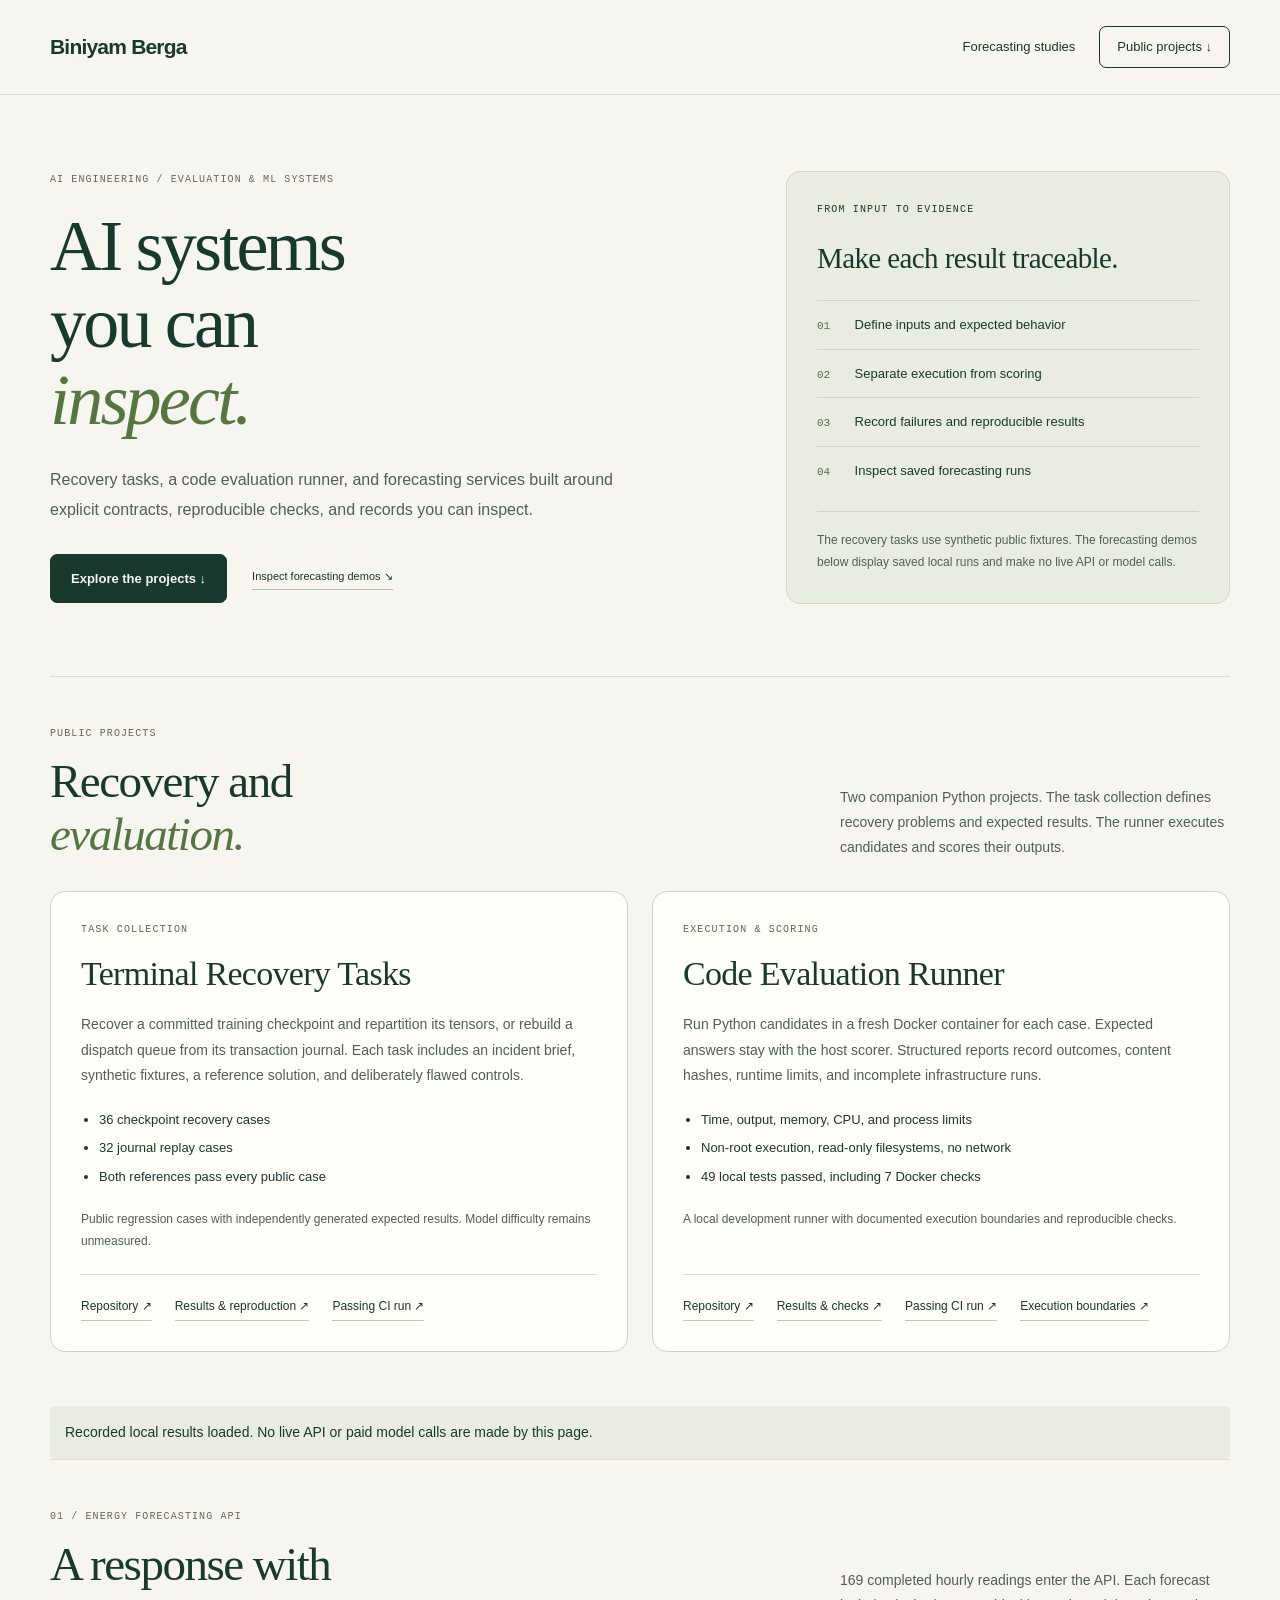
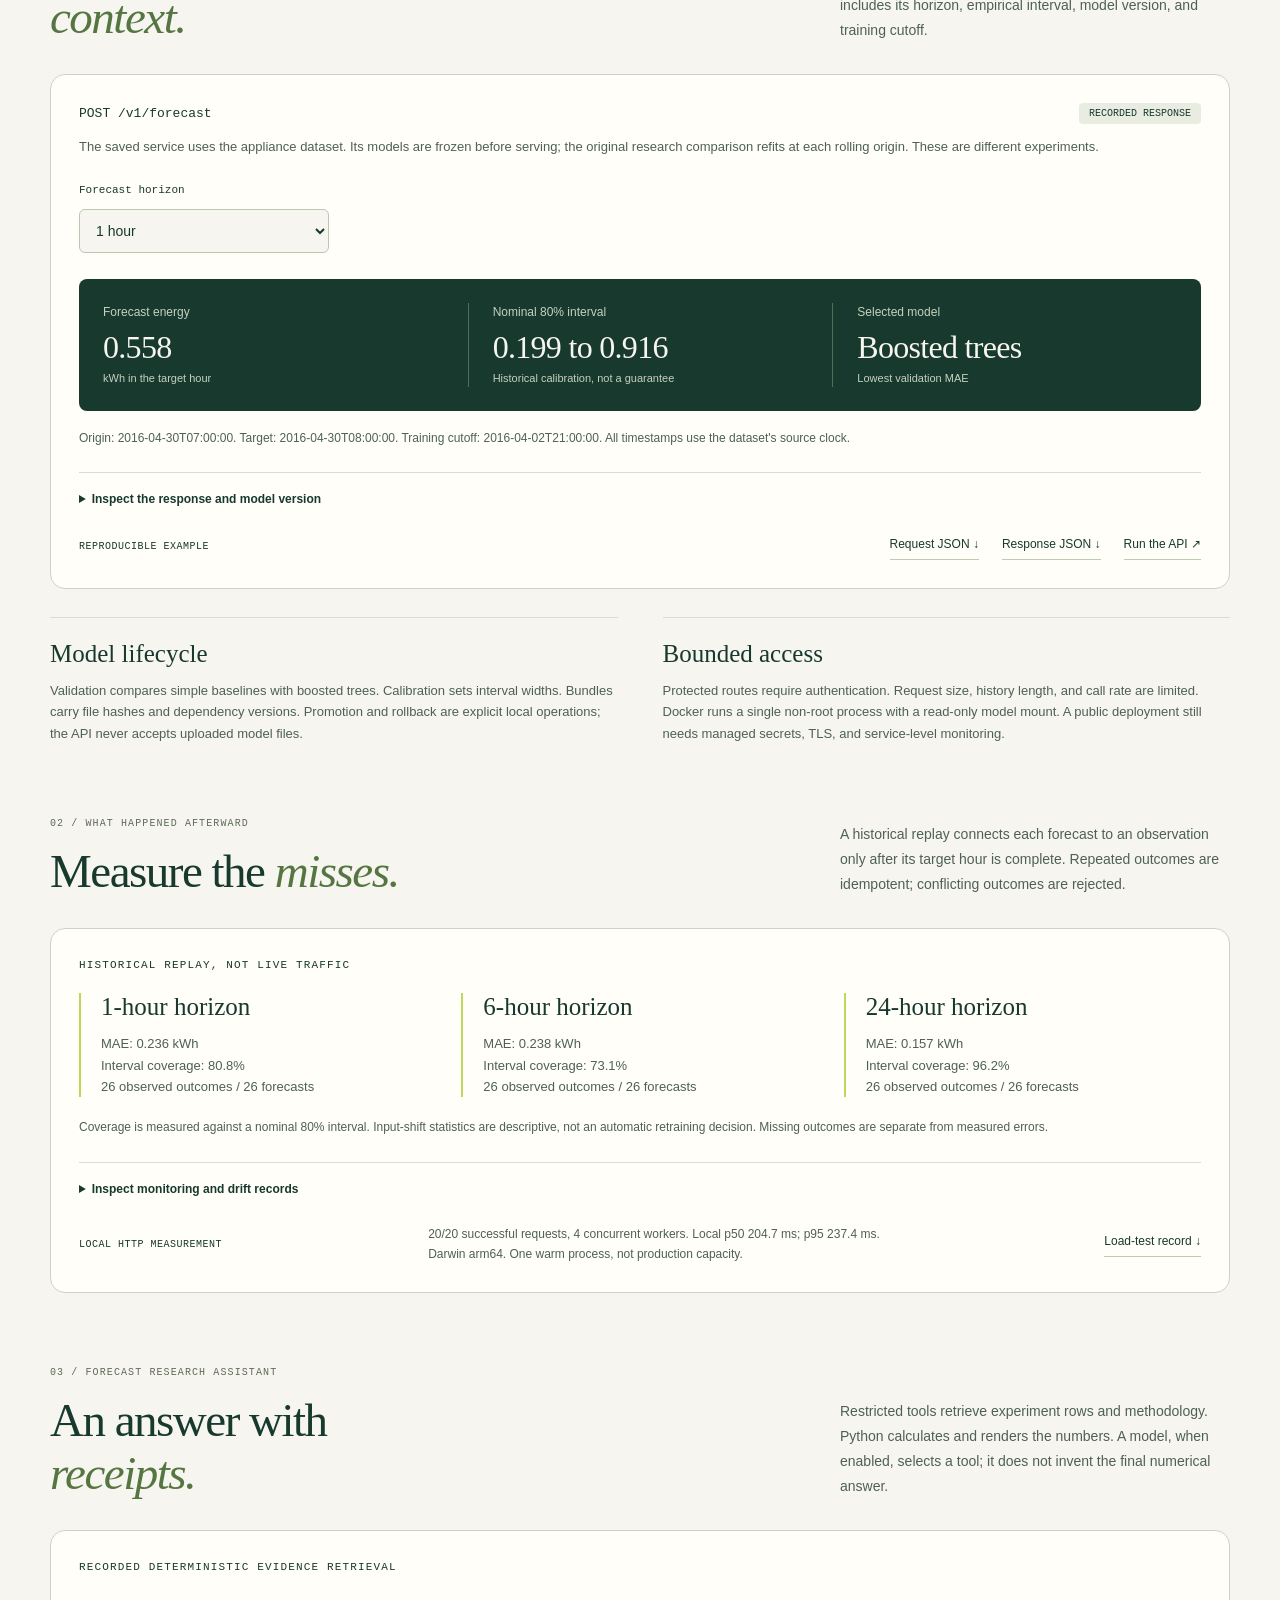
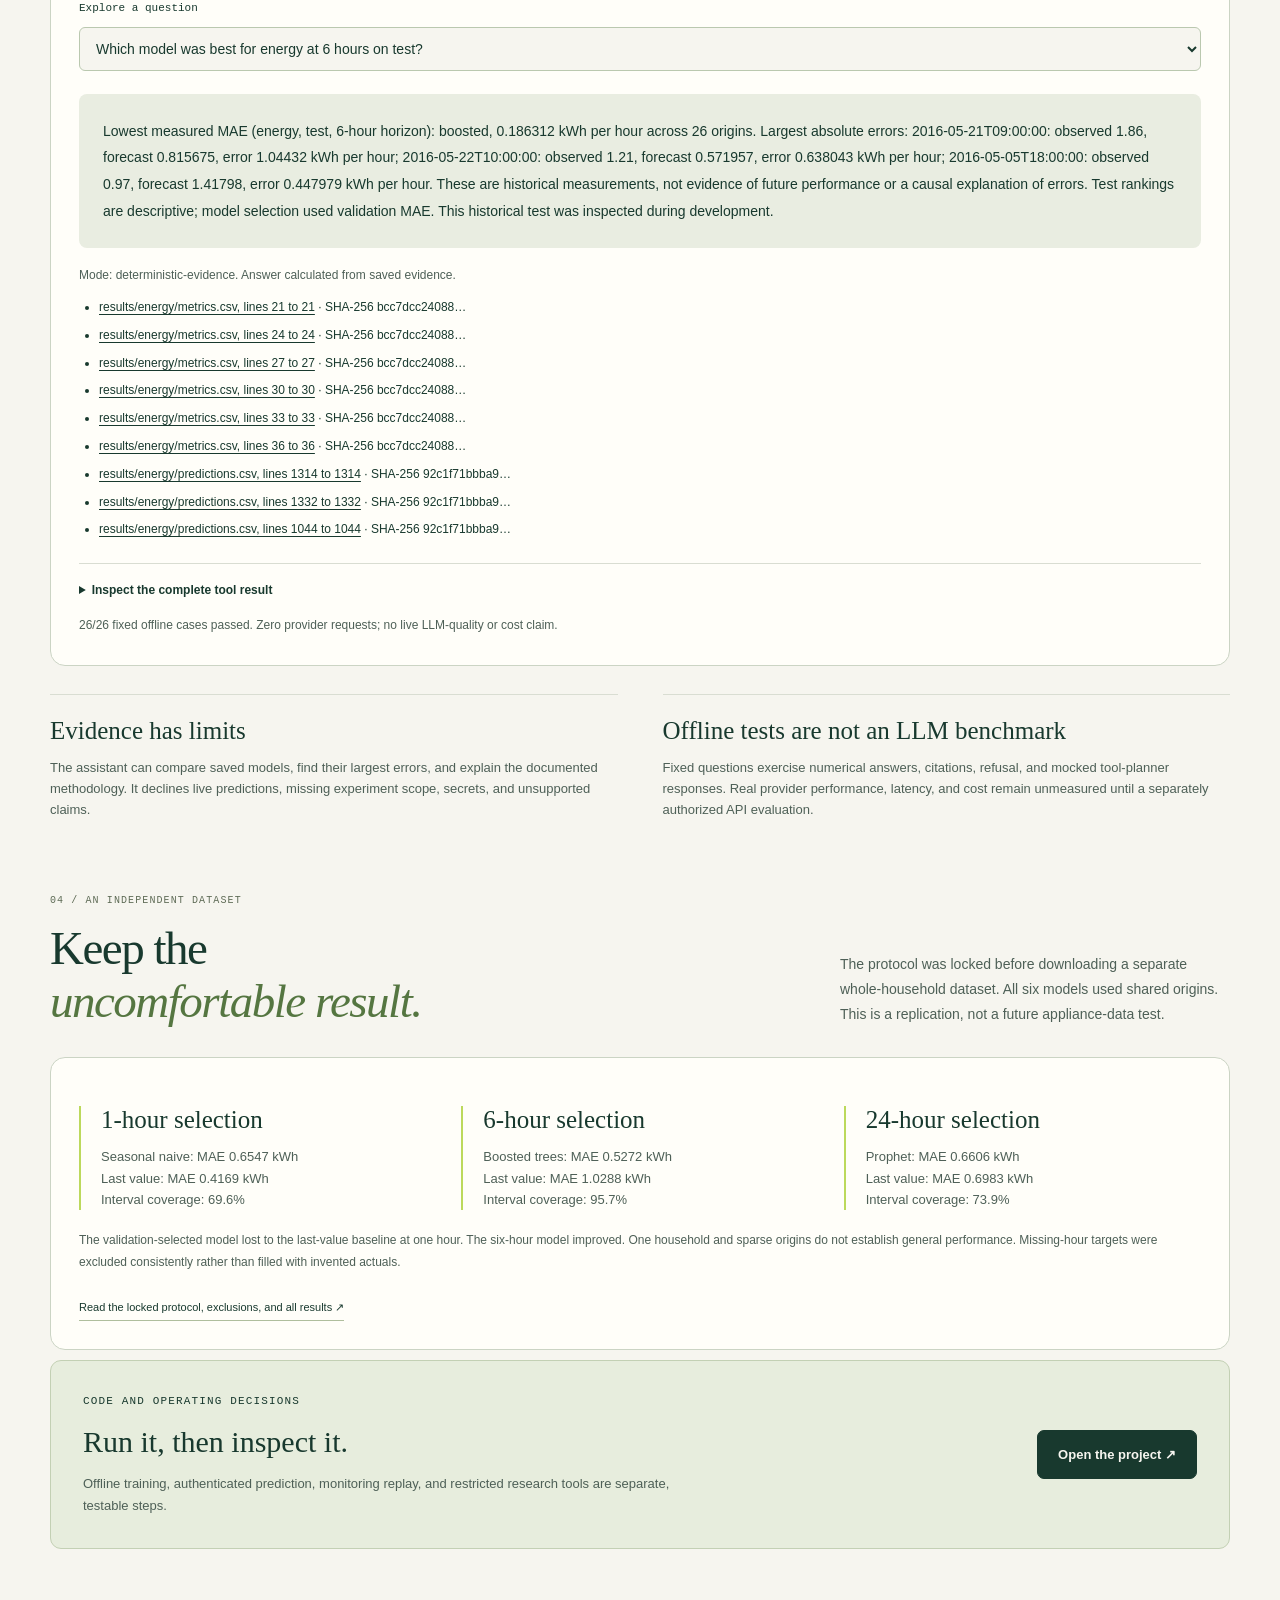
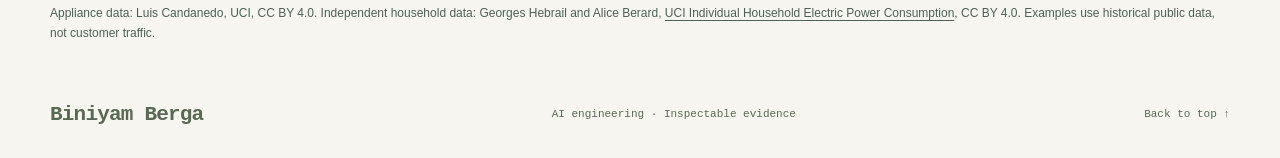
==== commit baa95394: "Show recovery tasks and code evaluation projects" ====
--- a/engineering/index.html
+++ b/engineering/index.html
@@ -4,10 +4,10 @@
   <meta charset="utf-8">
   <meta name="viewport" content="width=device-width, initial-scale=1">
   <meta name="theme-color" content="#18392e">
-  <meta name="description" content="Biniyam Berga's forecasting API, model monitoring, and evidence-grounded research assistant. Inspect recorded examples, evaluation results, and reproducible source code.">
+  <meta name="description" content="Biniyam Berga's AI engineering projects: synthetic recovery tasks, a Docker code evaluation runner, forecasting services, and evidence-grounded research tools. Inspect public code, tests, and recorded results.">
   <link rel="canonical" href="https://biniyam44.github.io/engineering/">
   <link rel="icon" href="../assets/favicon.svg" type="image/svg+xml">
-  <title>ML systems and evidence | Biniyam Berga</title>
+  <title>AI Engineering | Biniyam Berga</title>
   <link rel="stylesheet" href="../styles.css">
   <link rel="stylesheet" href="../forecasting/forecasting.css">
   <link rel="stylesheet" href="engineering.css">
@@ -18,16 +18,38 @@
   <header class="site-header"><nav class="nav-shell container forecast-nav" aria-label="Main navigation">
     <a class="wordmark" href="../">Biniyam Berga</a>
     <a class="forecast-back" href="../forecasting/">Forecasting studies</a>
-    <a class="header-cta" href="https://github.com/biniyam44/Data-Science-Portfolio-">View source ↗</a>
+    <a class="header-cta" href="#projects">Public projects ↓</a>
   </nav></header>
   <main id="main">
     <section class="forecast-hero container">
-      <div><p class="section-index">AI ENGINEERING / ML SYSTEMS</p><h1>From a forecast<br>to a system<br>you can <em>inspect.</em></h1>
-      <p class="forecast-lead">A model version, an input contract, and a record of what happened next. This project extends my forecasting studies with a prediction service and an assistant that answers from saved evidence.</p>
-      <div class="forecast-hero-links"><a class="button primary" href="#service">Inspect the service ↓</a><a class="text-link" href="#analyst">Try recorded questions ↘</a></div></div>
-      <aside class="project-note"><p class="eyebrow">LOCAL ENGINEERING DEMONSTRATION</p><h2>Separate learning from serving.</h2>
-      <ol class="system-steps"><li><span>01</span> Compare and calibrate offline</li><li><span>02</span> Promote a saved model version</li><li><span>03</span> Predict without fitting again</li><li><span>04</span> Reconcile delayed observations</li></ol>
-      <p class="project-note-foot">This page displays saved local runs. It does not call a public API or an LLM. Source code includes an optional, separately configured model-backed tool planner.</p></aside>
+      <div><p class="section-index">AI ENGINEERING / EVALUATION &amp; ML SYSTEMS</p><h1>AI systems<br>you can<br><em>inspect.</em></h1>
+      <p class="forecast-lead">Recovery tasks, a code evaluation runner, and forecasting services built around explicit contracts, reproducible checks, and records you can inspect.</p>
+      <div class="forecast-hero-links"><a class="button primary" href="#projects">Explore the projects ↓</a><a class="text-link" href="#service">Inspect forecasting demos ↘</a></div></div>
+      <aside class="project-note"><p class="eyebrow">FROM INPUT TO EVIDENCE</p><h2>Make each result traceable.</h2>
+      <ol class="system-steps"><li><span>01</span> Define inputs and expected behavior</li><li><span>02</span> Separate execution from scoring</li><li><span>03</span> Record failures and reproducible results</li><li><span>04</span> Inspect saved forecasting runs</li></ol>
+      <p class="project-note-foot">The recovery tasks use synthetic public fixtures. The forecasting demos below display saved local runs and make no live API or model calls.</p></aside>
+    </section>
+
+    <section class="container engineering-projects" id="projects" aria-labelledby="projects-title">
+      <div class="forecast-section-heading"><div><p class="section-index">PUBLIC PROJECTS</p><h2 id="projects-title">Recovery and<br><em>evaluation.</em></h2></div><p>Two companion Python projects. The task collection defines recovery problems and expected results. The runner executes candidates and scores their outputs.</p></div>
+      <div class="engineering-project-grid">
+        <article class="engineering-project-card" aria-labelledby="terminal-recovery-tasks">
+          <p class="eyebrow">TASK COLLECTION</p>
+          <h3 id="terminal-recovery-tasks">Terminal Recovery Tasks</h3>
+          <p class="engineering-project-description">Recover a committed training checkpoint and repartition its tensors, or rebuild a dispatch queue from its transaction journal. Each task includes an incident brief, synthetic fixtures, a reference solution, and deliberately flawed controls.</p>
+          <ul class="engineering-project-facts"><li>36 checkpoint recovery cases</li><li>32 journal replay cases</li><li>Both references pass every public case</li></ul>
+          <p class="engineering-project-scope">Public regression cases with independently generated expected results. Model difficulty remains unmeasured.</p>
+          <div class="engineering-project-links"><a href="https://github.com/biniyam44/terminal-recovery-tasks">Repository ↗</a><a href="https://github.com/biniyam44/terminal-recovery-tasks/blob/main/docs/RESULTS.md">Results &amp; reproduction ↗</a><a href="https://github.com/biniyam44/terminal-recovery-tasks/actions/runs/40088060340">Passing CI run ↗</a></div>
+        </article>
+        <article class="engineering-project-card" aria-labelledby="code-eval-runner">
+          <p class="eyebrow">EXECUTION &amp; SCORING</p>
+          <h3 id="code-eval-runner">Code Evaluation Runner</h3>
+          <p class="engineering-project-description">Run Python candidates in a fresh Docker container for each case. Expected answers stay with the host scorer. Structured reports record outcomes, content hashes, runtime limits, and incomplete infrastructure runs.</p>
+          <ul class="engineering-project-facts"><li>Time, output, memory, CPU, and process limits</li><li>Non-root execution, read-only filesystems, no network</li><li>49 local tests passed, including 7 Docker checks</li></ul>
+          <p class="engineering-project-scope">A local development runner with documented execution boundaries and reproducible checks.</p>
+          <div class="engineering-project-links"><a href="https://github.com/biniyam44/code-eval-runner">Repository ↗</a><a href="https://github.com/biniyam44/code-eval-runner/blob/main/docs/RESULTS.md">Results &amp; checks ↗</a><a href="https://github.com/biniyam44/code-eval-runner/actions/runs/40088764387">Passing CI run ↗</a><a href="https://github.com/biniyam44/code-eval-runner/blob/main/SECURITY.md">Execution boundaries ↗</a></div>
+        </article>
+      </div>
     </section>
 
     <p class="container data-status" id="page-status" role="status" aria-live="polite">Loading the recorded engineering results.</p>
@@ -62,6 +84,6 @@
     <section class="forecast-next container"><div><p class="eyebrow">CODE AND OPERATING DECISIONS</p><h2>Run it, then inspect it.</h2><p>Offline training, authenticated prediction, monitoring replay, and restricted research tools are separate, testable steps.</p></div><a class="button primary" href="https://github.com/biniyam44/Data-Science-Portfolio-">Open the project ↗</a></section>
     <p class="container data-attribution">Appliance data: Luis Candanedo, UCI, CC BY 4.0. Independent household data: Georges Hebrail and Alice Berard, <a href="https://doi.org/10.24432/C58K54">UCI Individual Household Electric Power Consumption</a>, CC BY 4.0. Examples use historical public data, not customer traffic.</p>
   </main>
-  <footer class="site-footer container"><div class="footer-inner"><a class="wordmark" href="../">Biniyam Berga</a><p>ML engineering · Inspectable evidence</p><a class="back-top" href="#">Back to top ↑</a></div></footer>
+  <footer class="site-footer container"><div class="footer-inner"><a class="wordmark" href="../">Biniyam Berga</a><p>AI engineering · Inspectable evidence</p><a class="back-top" href="#">Back to top ↑</a></div></footer>
 </body>
 </html>
--- a/styles.css
+++ b/styles.css
@@ -45,7 +45,7 @@
 .wordmark span { color: #71854b; }
 .wordmark small { font: 11px var(--mono); letter-spacing: 0; margin-left: 7px; }
 .nav-links { display: flex; gap: 30px; align-items: center; margin-left: auto; }
-.nav-links a { position: relative; font-size: 13px; font-weight: 500; padding: 8px 0; }
+.nav-links a { position: relative; font-size: 13px; font-weight: 500; padding: 8px 0; white-space: nowrap; }
 .nav-links a::after { position: absolute; right: 0; bottom: 3px; left: 0; height: 1px; background: currentColor; content: ""; transform: scaleX(0); transform-origin: left; transition: transform .18s ease; }
 .nav-links a:hover::after, .nav-links a:focus-visible::after { transform: scaleX(1); }
 .header-cta { display: inline-flex; align-items: center; justify-content: center; gap: 20px; min-height: 42px; padding: 8px 17px; font-size: 13px; border: 1px solid var(--ink); border-radius: 7px; transition: background .18s ease; }
@@ -85,11 +85,11 @@
 .focus-switch button { flex: 1; padding: 8px 4px; border: 0; border-radius: 4px; background: transparent; color: #59664f; font: 10px/1.5 var(--mono); transition: background .18s ease, color .18s ease; }
 .focus-switch button:hover { color: var(--ink); background: #edf0e6; }
 .focus-switch button[aria-pressed="true"] { background: var(--white); color: var(--ink); box-shadow: 0 1px 3px #18392e0c; }
+.focus-hint { margin-top: 9px; color: var(--muted); font-size: 11px; line-height: 1.5; }
 .practice-diagram { position: relative; min-height: 185px; padding: 25px 24px 24px; display: flex; flex-direction: column; justify-content: center; align-items: center; }
 .diagram-node { position: relative; width: 100%; min-height: 42px; border: 1px solid #c4cfbb; border-radius: 6px; background: var(--paper); padding: 10px 13px; display: flex; align-items: center; gap: 12px; font: 10px var(--mono); }
 .diagram-node > span:first-child { color: #8b9c7e; font-size: 8px; }
 .diagram-node strong { font-weight: 400; }
-.diagram-node .node-mark { margin-left: auto; font-size: 14px; }
 .diagram-node svg { width: 24px; height: 24px; stroke-width: 1.3; }
 .diagram-node:last-child, .diagram-node.active, .diagram-node.highlight { background: var(--lime); border-color: #afc96d; }
 .connector { width: 1px; height: 12px; background: #aab89f; position: relative; }
@@ -100,6 +100,8 @@
 .focus-content .eyebrow { margin: 0 0 8px; font-size: 8px; line-height: 1.4; letter-spacing: .7px; color: #59664f; }
 .focus-content p { margin-top: 9px; color: #5e6b56; font-size: 12px; line-height: 1.75; }
 .focus-tags { display: flex; gap: 6px; flex-wrap: wrap; margin-top: 16px; }
+.focus-work-link { display: inline-flex; align-items: center; gap: 9px; margin-top: 15px; padding-block: 6px; border-bottom: 1px solid #a4b498; color: var(--ink); font-size: 12px; line-height: 1.5; }
+.focus-work-link:hover { border-color: var(--ink); }
 .tag { display: inline-flex; align-items: center; padding: 3px 7px; font: 9px/1.6 var(--mono); border: 1px solid #cbd5c2; border-radius: 4px; color: #63715c; }
 
 .proof-strip { display: grid; grid-template-columns: repeat(3, 1fr); padding: 23px 0; border-top: 1px solid var(--line); border-bottom: 1px solid var(--line); }
@@ -349,21 +351,25 @@
   .contact-section h2 { font-size: 47px; }
 }
 
+@media (max-width: 960px) {
+  .nav-shell:has(.nav-toggle) { min-height: 76px; gap: 15px; flex-wrap: wrap; }
+  .nav-toggle { display: block; margin-left: auto; min-height: 44px; min-width: 44px; }
+  .nav-links { display: none; order: 4; width: 100%; flex-basis: 100%; flex-wrap: wrap; gap: 10px 24px; margin: 0; padding: 0 0 17px; }
+  .nav-links.is-open, .nav-links.open, .nav-links[data-open="true"], .nav-shell:has(.nav-toggle[aria-expanded="true"]) .nav-links { display: flex; }
+}
+
 @media (max-width: 768px) {
   html { scroll-padding-top: 25px; }
   .container { width: calc(100% - 40px); }
   .nav-shell { min-height: 76px; gap: 15px; flex-wrap: wrap; }
   .wordmark { font-size: 20px; }
-  .nav-toggle { display: block; margin-left: auto; min-height: 44px; min-width: 44px; }
   .header-cta { font-size: 11px; min-height: 36px; padding-inline: 12px; gap: 12px; }
-  .nav-links { display: none; order: 4; width: 100%; flex-basis: 100%; flex-wrap: wrap; gap: 10px 24px; margin: 0; padding: 0 0 17px; }
-  .nav-links.is-open, .nav-links.open, .nav-links[data-open="true"], .nav-shell:has(.nav-toggle[aria-expanded="true"]) .nav-links { display: flex; }
   .hero { padding-top: 49px; grid-template-columns: 1fr; gap: 38px; }
   .hero h1 { font-size: clamp(60px, 11vw, 80px); letter-spacing: -3.4px; }
   .hero-description { max-width: 550px; font-size: 15px; margin-top: 22px; }
   .hero-actions { margin-top: 25px; }
   .practice-panel { padding: 22px; display: grid; grid-template-columns: 1fr 1fr; column-gap: 24px; }
-  .panel-heading, .focus-switch { grid-column: 1 / -1; }
+  .panel-heading, .focus-controls { grid-column: 1 / -1; }
   .practice-diagram { min-height: 182px; padding: 20px 0; }
   .focus-content { border: 0; padding-top: 25px; min-height: 0; }
   .focus-content h2, .focus-content h3 { font-size: 23px; }
@@ -534,7 +540,7 @@
   html { scroll-behavior: auto; }
   body { background: #fff; color: #000; font-size: 11pt; }
   .container { width: 100%; }
-  .site-header, .hero-actions, .hero-footer, .focus-switch, .filter-bar, .card-open, .demo, .back-top, .contact-actions, #toast, .case-dialog { display: none !important; }
+  .site-header, .hero-actions, .hero-footer, .focus-controls, .filter-bar, .card-open, .demo, .back-top, .contact-actions, #toast, .case-dialog { display: none !important; }
   .hero, .section, .method-section, .contact-section { padding: 20pt 0; }
   .hero, .hero-main, .method-layout, .experience-layout, .contact-layout { display: block; }
   .hero h1 { font-size: 42pt; letter-spacing: -1pt; }
--- a/engineering/engineering.css
+++ b/engineering/engineering.css
@@ -1,6 +1,18 @@
 .system-steps { list-style: none; margin: 24px 0 0; padding: 0; }
 .system-steps li { padding: 13px 0; border-top: 1px solid #cdd5c3; font-size: 13px; }
 .system-steps span { display: inline-block; width: 34px; font: 11px var(--mono); color: var(--muted); }
+.engineering-projects { border-top: 1px solid var(--line); padding-block: 49px 30px; }
+.engineering-project-grid { display: grid; grid-template-columns: repeat(2, minmax(0, 1fr)); gap: 24px; }
+.engineering-project-card { display: flex; flex-direction: column; min-width: 0; padding: 30px; border: 1px solid #cbd4c4; border-radius: 15px; background: var(--white); }
+.engineering-project-card .eyebrow { color: var(--muted); font-size: 10px; }
+.engineering-project-card h3 { margin-top: 17px; font: 400 clamp(27px, 2.8vw, 34px)/1.2 var(--serif); letter-spacing: -.7px; }
+.engineering-project-description { margin-top: 18px; color: var(--body); font-size: 14px; line-height: 1.8; }
+.engineering-project-facts { margin: 21px 0 0; padding-left: 18px; color: var(--ink); font-size: 13px; }
+.engineering-project-facts li + li { margin-top: 7px; }
+.engineering-project-scope { margin-block: 22px; color: var(--body); font-size: 12px; line-height: 1.8; }
+.engineering-project-links { display: flex; flex-wrap: wrap; gap: 13px 23px; margin-top: auto; padding-top: 19px; border-top: 1px solid var(--line); }
+.engineering-project-links a { padding-block: 3px; border-bottom: 1px solid #becbad; font-size: 12px; }
+.engineering-project-links a:hover { border-color: var(--ink); }
 .engineering-section { padding-top: 72px; }
 .evidence-heading { display: flex; flex-wrap: wrap; gap: 16px; justify-content: space-between; align-items: center; }
 .endpoint { font: 13px var(--mono); }
@@ -24,4 +36,4 @@
 .citation-list li + li { margin-top: 8px; }
 .citation-list a { text-decoration: underline; text-underline-offset: 3px; }
 .engineering-page .download-bar p { font-size: 12px; color: var(--body); max-width: 470px; }
-@media (max-width: 760px) { .monitor-summary, .engineering-notes { grid-template-columns: 1fr; gap: 22px; } .engineering-section { padding-top: 48px; } .answer-panel { padding: 18px; } .engineering-page .forecast-nav { flex-wrap: wrap; padding-block: 18px; gap: 14px; } }
+@media (max-width: 760px) { .engineering-project-grid, .monitor-summary, .engineering-notes { grid-template-columns: 1fr; gap: 22px; } .engineering-projects { padding-top: 36px; } .engineering-project-card { padding: 24px; } .engineering-section { padding-top: 48px; } .answer-panel { padding: 18px; } .engineering-page .forecast-nav { flex-wrap: wrap; padding-block: 18px; gap: 14px; } }
